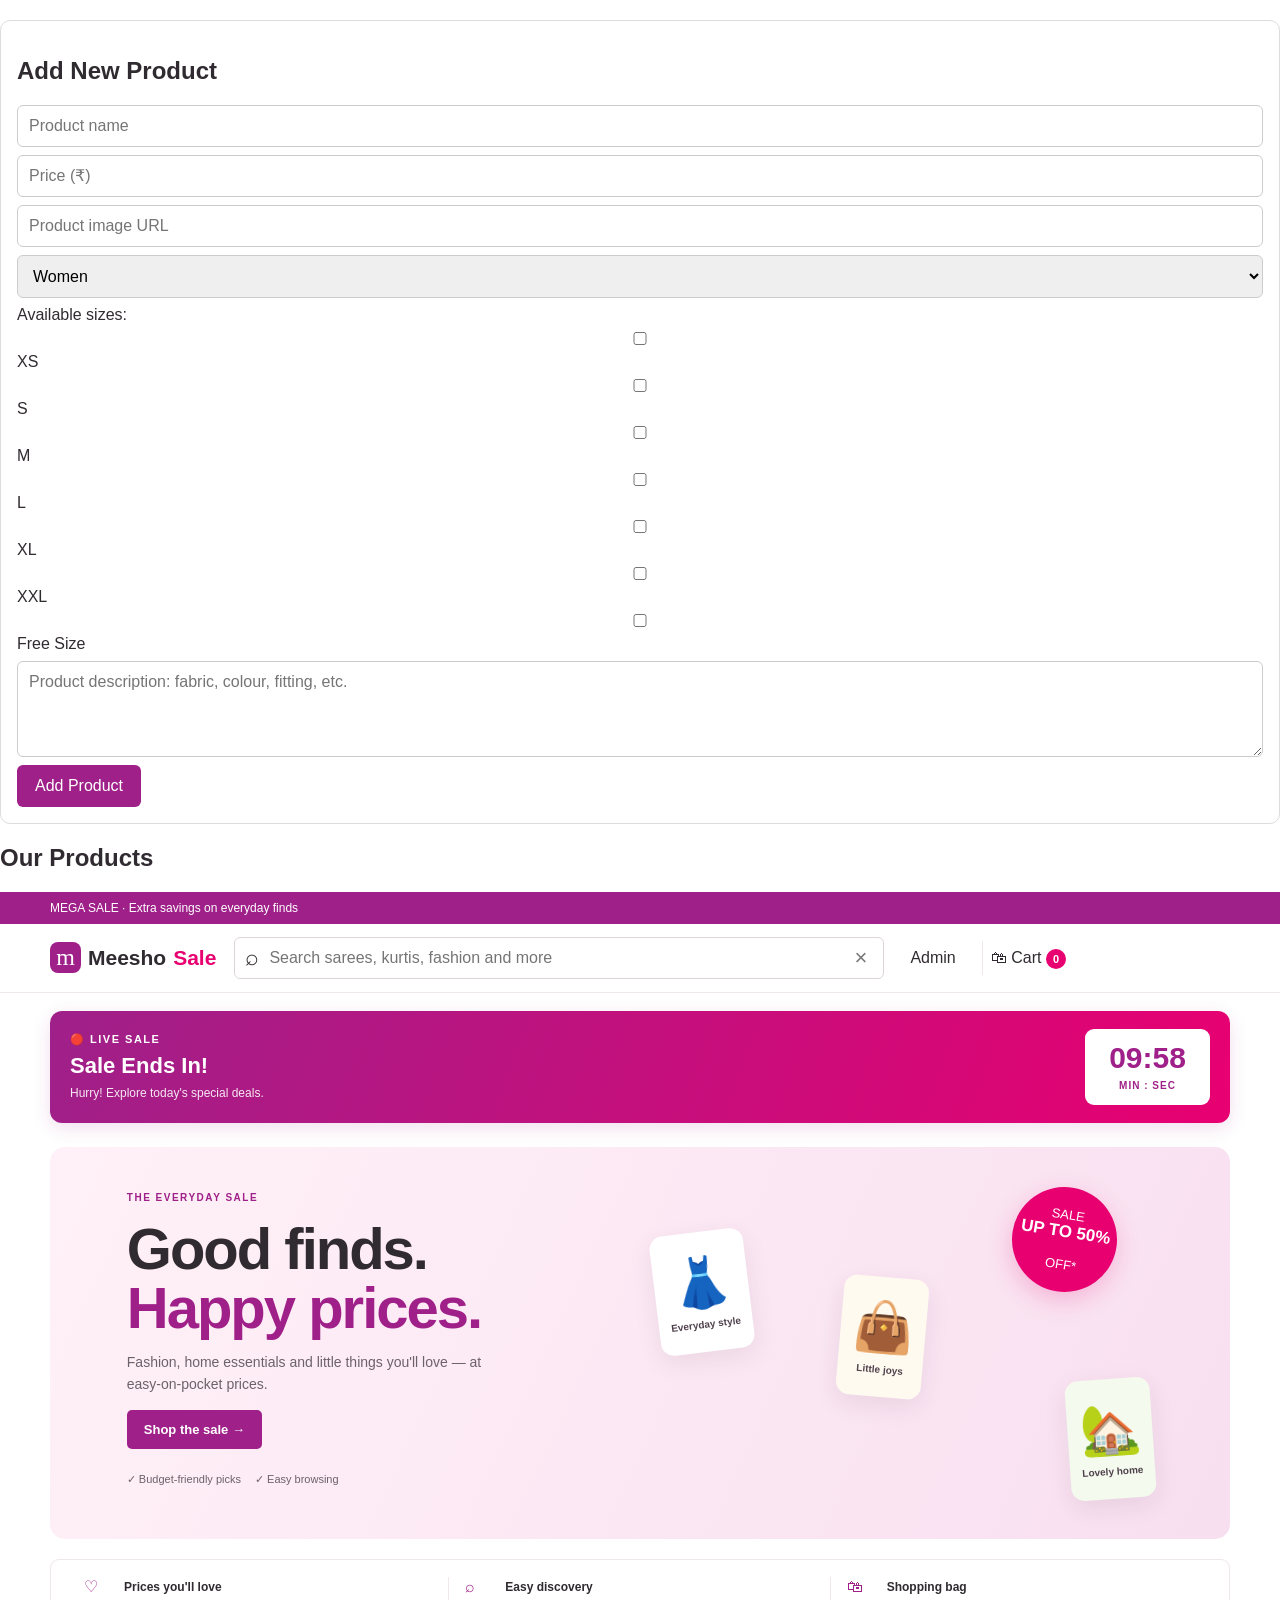
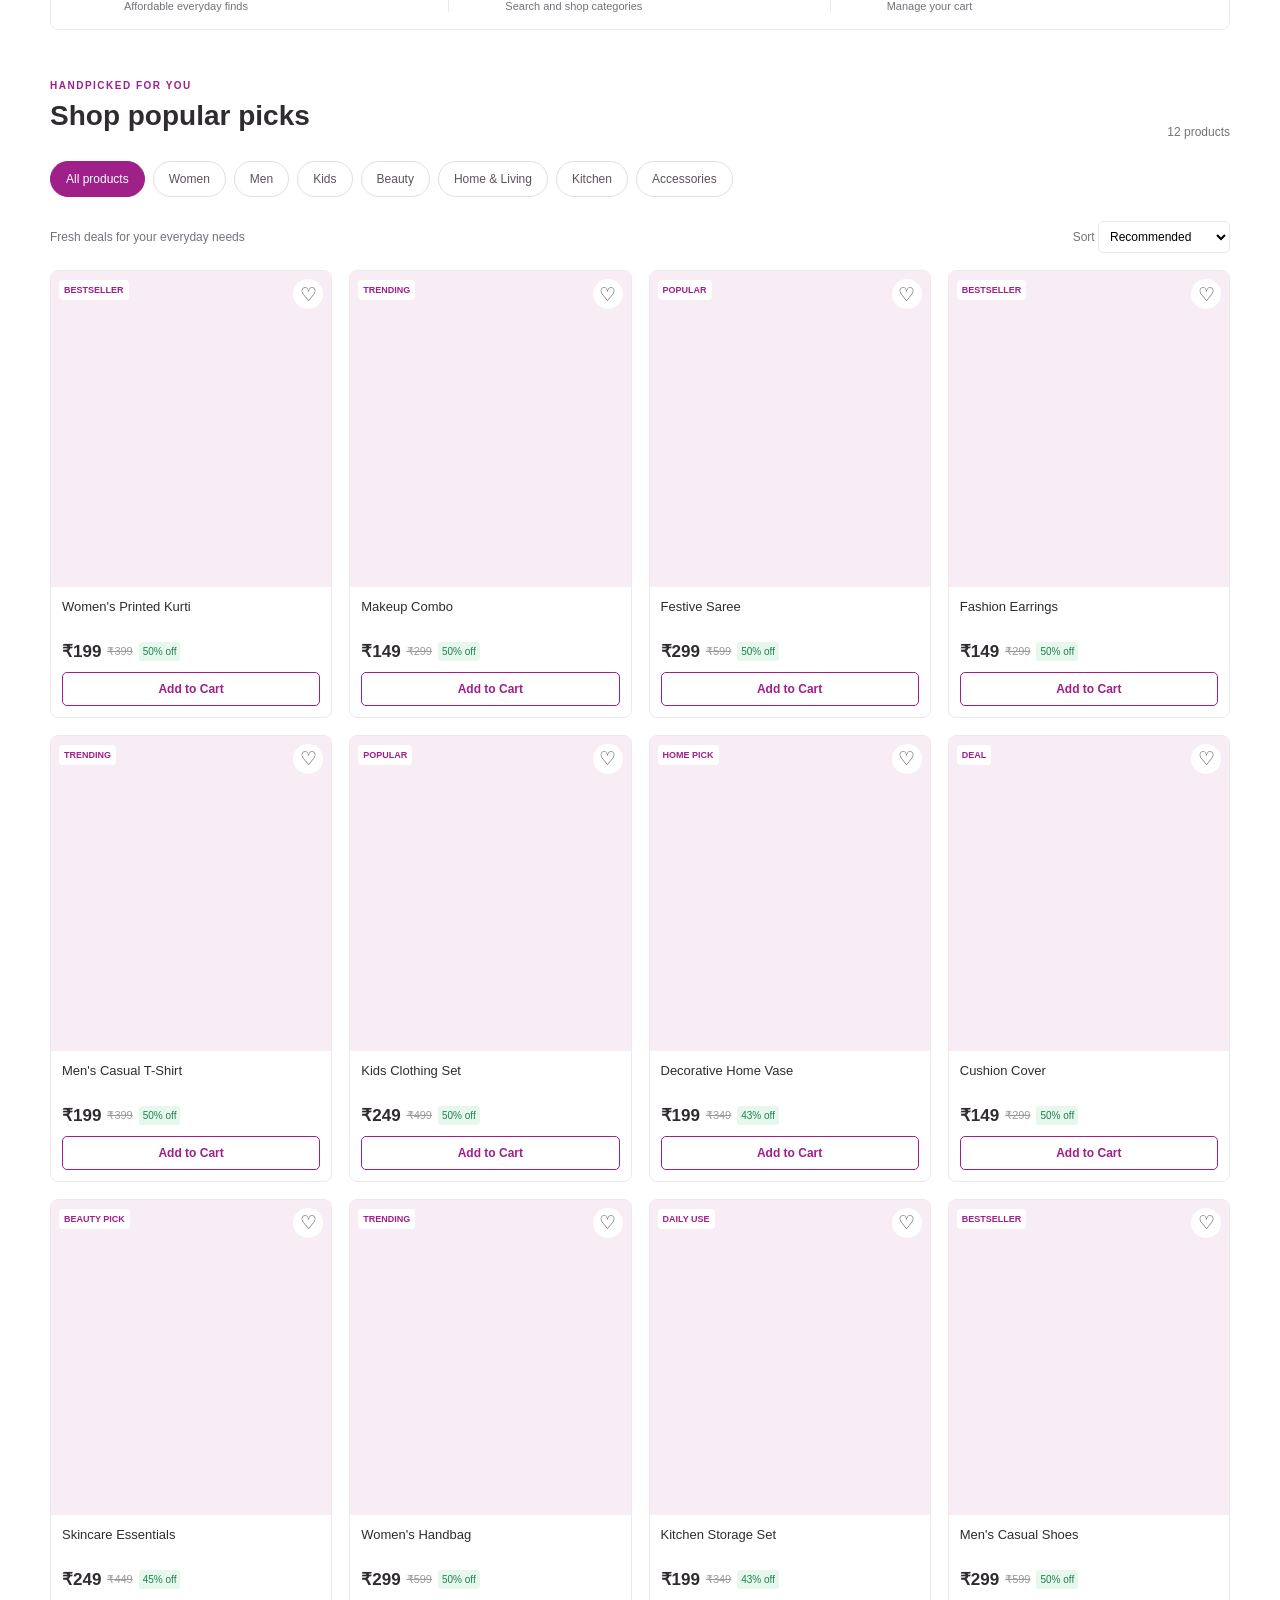
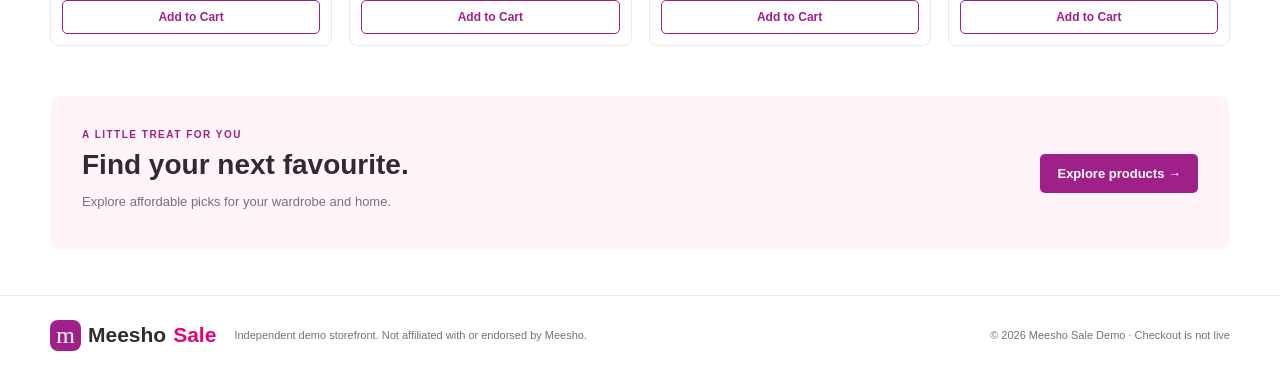
==== index.html @ 7e835ba4 "Implement product addition form and styles Added styles and a form for adding new products, includin" ====
<!doctype html>
<html lang="en">
<head>
  <meta charset="utf-8">
  <meta name="viewport" content="width=device-width, initial-scale=1">
  <meta name="theme-color" content="#9f2089">
  <title>Meesho Sale | Everyday finds</title>
  <link rel="stylesheet" href="./style.css">
</head> 
  
<!-- MEESHO SALE: PRODUCT SIZE + DESCRIPTION + ADD PRODUCT -->

<style>
.product-details {
  margin-top: 10px;
  font-size: 14px;
}
.size-options {
  display: flex;
  gap: 8px;
  flex-wrap: wrap;
  margin: 10px 0;
}
.size-btn {
  padding: 8px 13px;
  border: 1px solid #ccc;
  background: white;
  border-radius: 6px;
  cursor: pointer;
}
.size-btn.selected {
  border: 2px solid #9f2089;
  color: #9f2089;
  font-weight: bold;
}
.product-description {
  color: #555;
  margin: 8px 0;
  line-height: 1.5;
}
.admin-product-form {
  background: #fff;
  border: 1px solid #ddd;
  padding: 16px;
  margin: 20px 0;
  border-radius: 10px;
}
.admin-product-form input,
.admin-product-form textarea,
.admin-product-form select {
  display: block;
  width: 100%;
  box-sizing: border-box;
  margin: 8px 0;
  padding: 11px;
  border: 1px solid #ccc;
  border-radius: 6px;
}
.add-product-btn {
  background: #9f2089;
  color: white;
  border: none;
  padding: 12px 18px;
  border-radius: 6px;
  cursor: pointer;
}
</style>

<section class="admin-product-form">
  <h2>Add New Product</h2>

  <form id="newProductForm">
    <input id="productName" placeholder="Product name" required>

    <input id="productPrice" type="number"
      min="1" placeholder="Price (₹)" required>

    <input id="productImage" type="url"
      placeholder="Product image URL">

    <select id="productCategory">
      <option value="Women">Women</option>
      <option value="Men">Men</option>
      <option value="Kids">Kids</option>
    </select>

    <label>Available sizes:</label>
    <div>
      <label><input type="checkbox" name="productSize" value="XS"> XS</label>
      <label><input type="checkbox" name="productSize" value="S"> S</label>
      <label><input type="checkbox" name="productSize" value="M"> M</label>
      <label><input type="checkbox" name="productSize" value="L"> L</label>
      <label><input type="checkbox" name="productSize" value="XL"> XL</label>
      <label><input type="checkbox" name="productSize" value="XXL"> XXL</label>
      <label><input type="checkbox" name="productSize" value="Free Size"> Free Size</label>
    </div>

    <textarea id="productDescription"
      placeholder="Product description: fabric, colour, fitting, etc."
      rows="4" required></textarea>

    <button class="add-product-btn" type="submit">
      Add Product
    </button>
  </form>
</section>

<section>
  <h2>Our Products</h2>
  <div id="newProductsList"></div>
</section>

<script>
(function () {
  const storageKey = "meeshoSaleExtraProducts";

  let products = [];

  try {
    products = JSON.parse(localStorage.getItem(storageKey) || "[]");
    if (!Array.isArray(products)) products = [];
  } catch (e) {
    products = [];
  }

  const list = document.getElementById("newProductsList");
  const form = document.getElementById("newProductForm");

  function renderProducts() {
    list.replaceChildren();

    products.forEach(function (product) {
      const card = document.createElement("article");
      card.className = "product-details";

      if (product.image) {
        const image = document.createElement("img");
        image.src = product.image;
        image.alt = product.name;
        image.style.width = "160px";
        image.style.maxWidth = "100%";
        image.style.display = "block";
        image.onerror = function () { image.hidden = true; };
        card.appendChild(image);
      }

      const title = document.createElement("h3");
      title.textContent = product.name;
      card.appendChild(title);

      const price = document.createElement("strong");
      price.textContent = "₹" + product.price;
      card.appendChild(price);

      const description = document.createElement("p");
      description.className = "product-description";
      description.textContent = product.description;
      card.appendChild(description);

      const sizeLabel = document.createElement("p");
      sizeLabel.textContent = "Select Size:";
      card.appendChild(sizeLabel);

      const sizeOptions = document.createElement("div");
      sizeOptions.className = "size-options";

      let selectedSize = "";

      (product.sizes.length ? product.sizes : ["Free Size"])
        .forEach(function (size) {
          const button = document.createElement("button");
          button.type = "button";
          button.className = "size-btn";
          button.textContent = size;

          button.addEventListener("click", function () {
            selectedSize = size;

            sizeOptions.querySelectorAll("button")
              .forEach(function (item) {
                item.classList.remove("selected");
              });

            button.classList.add("selected");
          });

          sizeOptions.appendChild(button);
        });

      card.appendChild(sizeOptions);

      const addToCart = document.createElement("button");
      addToCart.type = "button";
      addToCart.className = "add-product-btn";
      addToCart.textContent = "Add to Cart";

      addToCart.addEventListener("click", function () {
        if (!selectedSize) {
          alert("Please select a size first.");
          return;
        }

        // Connect this to your existing cart system
        // if the website already has one.
        const cart = JSON.parse(
          localStorage.getItem("meeshoSaleExtraCart") || "[]"
        );

        cart.push({
          productId: product.id,
          name: product.name,
          price: product.price,
          size: selectedSize,
          quantity: 1
        });

        localStorage.setItem("meeshoSaleExtraCart",
          JSON.stringify(cart));

        alert(product.name + " (" + selectedSize +
          ") added to cart.");
      });

      card.appendChild(addToCart);
      list.appendChild(card);
    });
  }

  form.addEventListener("submit", function (event) {
    event.preventDefault();

    const sizes = Array.from(
      form.querySelectorAll('input[name="productSize"]:checked')
    ).map(function (checkbox) {
      return checkbox.value;
    });

    products.push({
      id: Date.now(),
      name: document.getElementById("productName").value.trim(),
      price: Number(document.getElementById("productPrice").value),
      image: document.getElementById("productImage").value.trim(),
      category: document.getElementById("productCategory").value,
      sizes: sizes,
      description: document.getElementById("productDescription").value.trim()
    });

    try {
      localStorage.setItem(storageKey, JSON.stringify(products));
    } catch (error) {
      products.pop();
      alert("Storage full or unavailable. Product save nahi hua.");
      return;
    }

    form.reset();
    renderProducts();
    alert("Product added successfully!");
  });

  renderProducts();
})();
</script>
<body>
  <div class="top">
    MEGA SALE · Extra savings on everyday finds
  </div>
  <header>
    <a class="brand" href="./">
      <b>m</b> Meesho<span>Sale</span>
    </a>
    <div class="search">
      <span>⌕</span>
      <input
        id="search"
        type="search"
        placeholder="Search sarees, kurtis, fashion and more"
        aria-label="Search products"
      >
      <button id="clear" type="button" aria-label="Clear search">×</button>
    </div>
    <button id="adminOpen" class="plain" type="button">Admin</button>
    <button id="cartOpen" class="cart" type="button">
      🛍 Cart <b id="count">0</b>
    </button>
  </header>
<!-- LIVE SALE COUNTDOWN -->
<style>
.live-sale{
  max-width:1180px;
  margin:18px auto;
  padding:18px 20px;
  border-radius:12px;
  background:linear-gradient(110deg,#9f2089,#e80071);
  color:#fff;
  display:flex;
  align-items:center;
  justify-content:space-between;
  gap:15px;
  box-shadow:0 5px 18px #9f208925;
}
.live-sale-label{
  font-size:11px;
  font-weight:800;
  letter-spacing:1.5px;
}
.live-sale h2{
  margin:7px 0;
  font-size:22px;
}
.live-sale p{
  margin:0;
  font-size:12px;
  opacity:.9;
}
.live-sale-clock{
  min-width:125px;
  text-align:center;
  background:#fff;
  color:#9f2089;
  padding:12px 15px;
  border-radius:9px;
}
.live-sale-clock span{
  display:block;
  font-size:30px;
  font-weight:900;
  font-variant-numeric:tabular-nums;
}
.live-sale-clock small{
  font-size:10px;
  font-weight:bold;
  letter-spacing:1px;
}
@media(max-width:600px){
  .live-sale{
    margin:12px 10px;
    padding:15px 12px;
    gap:8px;
  }
  .live-sale h2{font-size:17px}
  .live-sale p{font-size:10px}
  .live-sale-clock{min-width:98px;padding:10px 7px}
  .live-sale-clock span{font-size:25px}
}
</style>
<section class="live-sale" id="liveSale">
  <div>
    <div class="live-sale-label">🔴 LIVE SALE</div>
    <h2 id="liveSaleTitle">Sale Ends In!</h2>
    <p id="liveSaleMessage">
      Hurry! Explore today's special deals.
    </p>
  </div>
  <div class="live-sale-clock">
    <span id="liveSaleTimer">10:00</span>
    <small>MIN : SEC</small>
  </div>
</section>
<script>
(function(){
  const KEY = 'msLiveSaleEndV1';
  const timer = document.getElementById('liveSaleTimer');
  const title = document.getElementById('liveSaleTitle');
  const message = document.getElementById('liveSaleMessage');
  if (!timer || !title || !message) return;
  let endTime = Number(localStorage.getItem(KEY));
  if (!Number.isFinite(endTime) || endTime <= 0) {
    endTime = Date.now() + 10 * 60 * 1000;
    localStorage.setItem(KEY, String(endTime));
  }
  function updateTimer(){
    const remaining = Math.max(
      0,
      Math.ceil((endTime - Date.now()) / 1000)
    );
    const minutes = Math.floor(remaining / 60);
    const seconds = remaining % 60;
    timer.textContent =
      String(minutes).padStart(2, '0') + ':' +
      String(seconds).padStart(2, '0');
    if (remaining === 0) {
      title.textContent = 'Sale Ended!';
      message.textContent = 'This demo sale countdown has finished.';
      clearInterval(interval);
    }
  }
  updateTimer();
  const interval = setInterval(updateTimer, 250);
})();
</script>
<!-- END LIVE SALE COUNTDOWN -->
  <main>
    <section class="hero">
      <div>
        <small>THE EVERYDAY SALE</small>
        <h1>Good finds.<br><em>Happy prices.</em></h1>
        <p>
          Fashion, home essentials and little things you'll love
          — at easy-on-pocket prices.
        </p>
        <a class="primary" href="#shop">Shop the sale →</a>
        <p class="ticks">
          ✓ Budget-friendly picks　 ✓ Easy browsing
        </p>
      </div>
      <div class="heroart">
        <div class="sticker">
          SALE<br>
          <b>UP TO 50%</b><br>
          OFF*
        </div>
        <div class="art a">👗<small>Everyday style</small></div>
        <div class="art b">👜<small>Little joys</small></div>
        <div class="art c">🏡<small>Lovely home</small></div>
      </div>
    </section>
    <section class="benefits">
      <div>
        ♡ <b>Prices you'll love</b>
        <small>Affordable everyday finds</small>
      </div>
      <div>
        ⌕ <b>Easy discovery</b>
        <small>Search and shop categories</small>
      </div>
      <div>
        🛍 <b>Shopping bag</b>
        <small>Manage your cart</small>
      </div>
    </section>
    <section id="shop" class="shop">
      <div class="heading">
        <div>
          <small>HANDPICKED FOR YOU</small>
          <h2>Shop popular picks</h2>
        </div>
        <span id="resultCount">12 products</span>
      </div>
      <nav id="categories" aria-label="Product categories">
        <button class="active" data-cat="All" type="button">All products</button>
        <button data-cat="Women" type="button">Women</button>
        <button data-cat="Men" type="button">Men</button>
        <button data-cat="Kids" type="button">Kids</button>
        <button data-cat="Beauty" type="button">Beauty</button>
        <button data-cat="Home" type="button">Home &amp; Living</button>
        <button data-cat="Kitchen" type="button">Kitchen</button>
        <button data-cat="Accessories" type="button">Accessories</button>
      </nav>
      <div class="tools">
        <span>Fresh deals for your everyday needs</span>
        <label>
          Sort
          <select id="sort">
            <option value="featured">Recommended</option>
            <option value="low">Price: Low to high</option>
            <option value="high">Price: High to low</option>
          </select>
        </label>
      </div>
      <div id="products" class="grid"></div>
      <div id="empty" hidden class="empty">
        <h3>No products found</h3>
        <p>Try another search or category.</p>
        <button id="reset" type="button">Show all products</button>
      </div>
    </section>
    <section class="closing">
      <div>
        <small>A LITTLE TREAT FOR YOU</small>
        <h2>Find your next favourite.</h2>
        <p>Explore affordable picks for your wardrobe and home.</p>
      </div>
      <a class="primary" href="#shop">Explore products →</a>
    </section>
  </main>
  <footer>
    <a class="brand" href="./">
      <b>m</b> Meesho<span>Sale</span>
    </a>
    <p>
      Independent demo storefront. Not affiliated with or endorsed by Meesho.
    </p>
    <small>
      © <span id="year"></span> Meesho Sale Demo · Checkout is not live
    </small>
  </footer>
  <div id="toast" class="toast" role="status" aria-live="polite"></div>
  <!-- Shopping cart -->
  <div id="cartOverlay" class="overlay" hidden>
    <section class="panel">
      <div class="panelhead">
        <div>
          <small>YOUR BAG</small>
          <h2>Shopping cart</h2>
        </div>
        <button data-close="cartOverlay" type="button" aria-label="Close cart">×</button>
      </div>
      <div id="cartItems"></div>
      <div class="bottom">
        <p class="subtotal">
          Subtotal <b id="subtotal">₹0</b>
        </p>
        <p class="muted">
          Demo checkout only. No payment is taken.
        </p>
        <button id="checkoutOpen" class="primary full" type="button">
          Continue to checkout →
        </button>
        <button data-close="cartOverlay" class="plain full" type="button">
          Continue shopping
        </button>
      </div>
    </section>
  </div>
  <!-- Checkout demo -->
  <div id="checkoutOverlay" class="overlay" hidden>
    <section class="modal">
      <div class="panelhead">
        <div>
          <small>ALMOST THERE</small>
          <h2>Checkout demo</h2>
        </div>
        <button data-close="checkoutOverlay" type="button" aria-label="Close checkout">×</button>
      </div>
      <div class="notice">
        This website does not take payments or send real orders.
      </div>
      <form id="checkoutForm">
        <label>
          Full name
          <input name="name" autocomplete="name" required>
        </label>
        <label>
          Mobile number
          <input
            name="phone"
            type="tel"
            pattern="[0-9]{10}"
            inputmode="numeric"
            placeholder="10-digit mobile number"
            required
          >
        </label>
        <label>
          Delivery address
          <textarea name="address" autocomplete="street-address" required></textarea>
        </label>
        <p>
          Payment method: Online payment not enabled ·
          <b>Cash on Delivery unavailable</b>
        </p>
        <button class="primary full" type="submit">Preview order</button>
      </form>
      <div id="checkoutResult" hidden></div>
    </section>
  </div>
  <!-- Demo admin panel -->
  <div id="adminOverlay" class="overlay" hidden>
    <section class="modal">
      <div class="panelhead">
        <div>
          <small>STORE TOOLS</small>
          <h2>Demo admin panel</h2>
        </div>
        <button data-close="adminOverlay" type="button" aria-label="Close admin">×</button>
      </div>
      <div class="notice">
        Demo only: changes are saved in this browser, not shared with visitors.
        The demo PIN is not secure for a live store.
      </div>
      <form id="adminForm">
        <label>
          Demo PIN
          <input
            name="pin"
            type="password"
            required
            placeholder="Demo PIN: 2468"
          >
        </label>
        <button class="primary full" type="submit">Open admin tools</button>
      </form>
      <div id="adminTools" hidden>
        <p>Products: <b id="adminCount">12</b></p>
        <h3>Add product</h3>
        <form id="addForm">
          <label>
            Product name
            <input name="title" required>
          </label>
          <label>
            Price
            <select name="price">
              <option>149</option>
              <option selected>199</option>
              <option>249</option>
              <option>299</option>
            </select>
          </label>
          <label>
            Category
            <select name="category">
              <option>Women</option>
              <option>Men</option>
              <option>Kids</option>
              <option>Beauty</option>
              <option>Home</option>
              <option>Kitchen</option>
              <option>Accessories</option>
            </select>
          </label>
          <label>
            Image URL (optional)
            <input name="image" type="url" placeholder="https://...">
          </label>
          <button class="primary full" type="submit">Add product</button>
        </form>
        <button id="resetDemo" class="danger full" type="button">
          Reset demo products
        </button>
      </div>
    </section>
  </div>
  <script src="./app.js" defer></script>
</body>
</html>
---- style.css ----
*{box-sizing:border-box}
:root{--brand:#9f2089;--pink:#e80071;--ink:#302b30;--muted:#77717a;--line:#eee7ec;--soft:#fff4f9}
body{margin:0;color:var(--ink);font-family:Arial,Helvetica,sans-serif}
a{color:inherit;text-decoration:none}
button,input,select,textarea{font:inherit}
button{cursor:pointer}
.top{background:var(--brand);color:#fff;padding:9px max(16px,calc((100% - 1180px)/2));font-size:12px}
header{position:sticky;top:0;z-index:5;background:white;border-bottom:1px solid var(--line);padding:13px max(16px,calc((100% - 1180px)/2));display:flex;align-items:center;gap:18px}
.brand{display:flex;align-items:center;gap:7px;font-weight:800;font-size:21px;white-space:nowrap}
.brand b{display:grid;place-items:center;background:var(--brand);color:white;width:31px;height:31px;border-radius:8px;font:24px Georgia}
.brand span{color:var(--pink)}
.search{display:flex;align-items:center;gap:8px;border:1px solid #ddd5dc;border-radius:6px;height:42px;padding:0 10px;flex:1;max-width:650px}
.search span{font-size:23px}
.search input{border:0;outline:0;flex:1;min-width:0}
.search button{border:0;background:white;font-size:22px;color:#777}
.plain,.cart{border:0;background:white;padding:8px;color:var(--ink);white-space:nowrap}
.cart{border-left:1px solid var(--line)}
.cart b{background:var(--pink);color:white;border-radius:20px;padding:4px 7px;font-size:11px}
.hero{max-width:1180px;margin:24px auto 0;border-radius:15px;background:linear-gradient(115deg,#fff1f7,#f8dff0);padding:40px 6%;display:grid;grid-template-columns:1fr 1fr;overflow:hidden}
.hero small,.heading small,.closing small,.panelhead small{font-size:10px;letter-spacing:1.5px;font-weight:bold;color:var(--brand)}
h1{font-size:clamp(38px,5vw,58px);line-height:1.02;letter-spacing:-2px;margin:14px 0}
h1 em{font-style:normal;color:var(--brand)}
.hero p{color:#6c626c;line-height:1.6;font-size:14px;max-width:390px}
.primary{display:inline-flex;align-items:center;justify-content:center;border:0;border-radius:5px;background:var(--brand);color:white;padding:12px 17px;font-size:13px;font-weight:bold}
.ticks{font-size:11px!important;margin-top:22px}
.heroart{position:relative;min-height:260px}
.sticker{position:absolute;right:7%;top:0;border-radius:50%;background:var(--pink);color:white;width:105px;height:105px;display:grid;align-content:center;text-align:center;transform:rotate(9deg);font-size:13px;box-shadow:0 8px 25px #e8007135}
.sticker b{font-size:17px}
.art{position:absolute;background:white;box-shadow:0 8px 25px #43253c16;border-radius:13px;padding:22px 12px;text-align:center;font-size:49px;display:grid;gap:8px}
.art small{color:#4f414c;font-size:10px;letter-spacing:0}
.art.a{left:3%;top:45px;transform:rotate(-7deg)}
.art.b{left:39%;top:90px;transform:rotate(5deg);background:#fffaf0}
.art.c{right:0;bottom:0;transform:rotate(-4deg);background:#f4faee}
.benefits{max-width:1180px;margin:20px auto 45px;border:1px solid var(--line);border-radius:9px;padding:17px;display:grid;grid-template-columns:repeat(3,1fr)}
.benefits div{display:grid;grid-template-columns:30px 1fr;align-items:center;gap:4px 10px;border-right:1px solid var(--line);padding:0 16px;color:var(--brand)}
.benefits div:last-child{border:0}
.benefits b{font-size:12px;color:var(--ink)}
.benefits small{grid-column:2;color:var(--muted);font-size:11px}
.shop{max-width:1180px;margin:0 auto 50px}
.heading{display:flex;justify-content:space-between;align-items:end;margin-bottom:18px}
.heading h2,.closing h2{font-size:28px;margin:7px 0}
.heading>span{font-size:12px;color:var(--muted)}
nav{display:flex;gap:8px;overflow-x:auto;padding:4px 0 14px}
nav button,#reset{border:1px solid #e4dce3;background:white;color:#5c535d;border-radius:22px;padding:10px 15px;white-space:nowrap;font-size:12px}
nav button.active,nav button:hover{background:var(--brand);border-color:var(--brand);color:white}
.tools{display:flex;justify-content:space-between;align-items:center;padding:10px 0 17px;color:var(--muted);font-size:12px}
.tools select{padding:7px;border:1px solid var(--line);border-radius:5px;background:white}
.grid{display:grid;grid-template-columns:repeat(4,minmax(0,1fr));gap:17px}
.card{border:1px solid var(--line);border-radius:8px;overflow:hidden;min-width:0}
.photo{position:relative;aspect-ratio:4/4.5;background:#f8edf4}
.photo img{width:100%;height:100%;object-fit:cover;display:block}
.tag{position:absolute;top:9px;left:8px;background:white;color:var(--brand);border-radius:4px;padding:5px;font-size:9px;font-weight:bold}
.heart{position:absolute;right:8px;top:8px;border:0;border-radius:50%;background:#fff;color:#51434f;width:30px;height:30px;font-size:19px}
.heart.liked{color:var(--pink)}
.info{padding:11px}
.info h3{font-size:13px;font-weight:500;line-height:1.4;min-height:35px;margin:0 0 8px}
.prices{display:flex;align-items:center;gap:6px;flex-wrap:wrap;margin-bottom:10px}
.prices strong{font-size:17px}
.prices del{color:#999;font-size:11px}
.discount{font-size:10px;color:#18834e;background:#e8f7ed;padding:4px;border-radius:3px}
.add{width:100%;padding:9px;border:1px solid var(--brand);color:var(--brand);background:white;border-radius:5px;font-size:12px;font-weight:bold}
.add:hover{background:var(--brand);color:white}
.empty{text-align:center;padding:45px}
.closing{max-width:1180px;margin:0 auto 45px;padding:28px 32px;border-radius:10px;background:var(--soft);display:flex;justify-content:space-between;align-items:center;gap:20px}
.closing p{font-size:13px;color:var(--muted)}
footer{border-top:1px solid var(--line);padding:22px max(16px,calc((100% - 1180px)/2));display:flex;align-items:center;gap:18px;flex-wrap:wrap}
footer p,footer small{font-size:11px;color:var(--muted)}
footer small{margin-left:auto}
.overlay{position:fixed;inset:0;z-index:20;background:#24162188;display:flex;justify-content:flex-end}
.overlay[hidden]{display:none}
.panel{background:white;width:min(440px,100%);height:100%;padding:22px;display:flex;flex-direction:column;overflow:auto}
.modal{background:white;width:min(520px,calc(100% - 22px));max-height:94vh;overflow:auto;margin:auto;padding:22px;border-radius:12px}
.panelhead{display:flex;justify-content:space-between;align-items:start;border-bottom:1px solid var(--line);padding-bottom:14px}
.panelhead h2{margin:5px 0;font-size:23px}
.panelhead button{border:1px solid var(--line);border-radius:50%;width:34px;height:34px;background:white;font-size:22px}
.cartline{display:grid;grid-template-columns:58px 1fr auto;gap:10px;padding:14px 0;border-bottom:1px solid var(--line);font-size:12px}
.thumb{height:65px;width:58px;object-fit:cover;background:#f8edf4;border-radius:5px}
.qty{display:flex;align-items:center;gap:9px;margin-top:8px}
.qty button{background:white;border:1px solid var(--line);width:25px;height:24px}
.bottom{margin-top:auto;border-top:1px solid var(--line);padding-top:13px}
.subtotal{display:flex;justify-content:space-between}
.muted,.notice{color:var(--muted);font-size:11px;line-height:1.5}
.notice{padding:12px;background:#fff5d9;color:#6b5521;border-radius:5px;margin:14px 0}
.modal form label{display:flex;flex-direction:column;gap:6px;font-size:12px;margin:11px 0}
.modal input,.modal textarea,.modal select{padding:10px;border:1px solid #ddd3dc;border-radius:5px;width:100%;background:white}
.danger{border:1px solid #c33;color:#b22;background:white;padding:10px;border-radius:5px}
.toast{position:fixed;z-index:40;bottom:20px;left:50%;transform:translate(-50%,20px);opacity:0;background:#30232e;color:white;padding:12px 18px;border-radius:7px;font-size:13px;transition:.2s;max-width:90%;text-align:center}
.toast.show{opacity:1;transform:translate(-50%,0)}
@media(max-width:850px){
.hero,.benefits,.shop,.closing{margin-left:16px;margin-right:16px}
.grid{grid-template-columns:repeat(3,minmax(0,1fr))}
.hero{padding:30px 4%}
}
@media(max-width:600px){
header{padding:10px 12px;display:grid;grid-template-columns:1fr auto;gap:9px}
.brand{font-size:19px}
.search{grid-column:1/-1;grid-row:2;max-width:none;height:39px}
.plain,.cart{font-size:12px;padding:7px}
.hero{margin:12px 10px 0;padding:25px 18px 10px;grid-template-columns:1fr}
.hero h1{font-size:43px}
.heroart{min-height:220px}
.art{padding:16px 9px;font-size:42px}
.art.a{left:3%;top:35px}
.art.b{left:38%;top:70px}
.art.c{right:0;bottom:0}
.sticker{width:85px;height:85px;font-size:11px}
.sticker b{font-size:14px}
.benefits{margin:14px 10px 32px;grid-template-columns:1fr;padding:7px 14px}
.benefits div{border:0;border-bottom:1px solid var(--line);padding:10px 0}
.benefits div:last-child{border:0}
.shop{margin:0 10px 35px}
.heading h2,.closing h2{font-size:24px}
.grid{grid-template-columns:repeat(2,minmax(0,1fr));gap:9px}
.info{padding:9px}
.info h3{font-size:12px}
.prices strong{font-size:15px}
.discount{font-size:9px}
.tools{gap:8px}
.tools>span{max-width:48%}
.tools select{max-width:125px;font-size:10px}
.closing{margin:0 10px 25px;padding:22px;display:block}
.closing .primary{margin-top:5px}
footer{padding:18px 12px;gap:10px}
footer p{width:100%;order:3}
footer small{margin-left:0}
.modal,.panel{padding:17px}
}
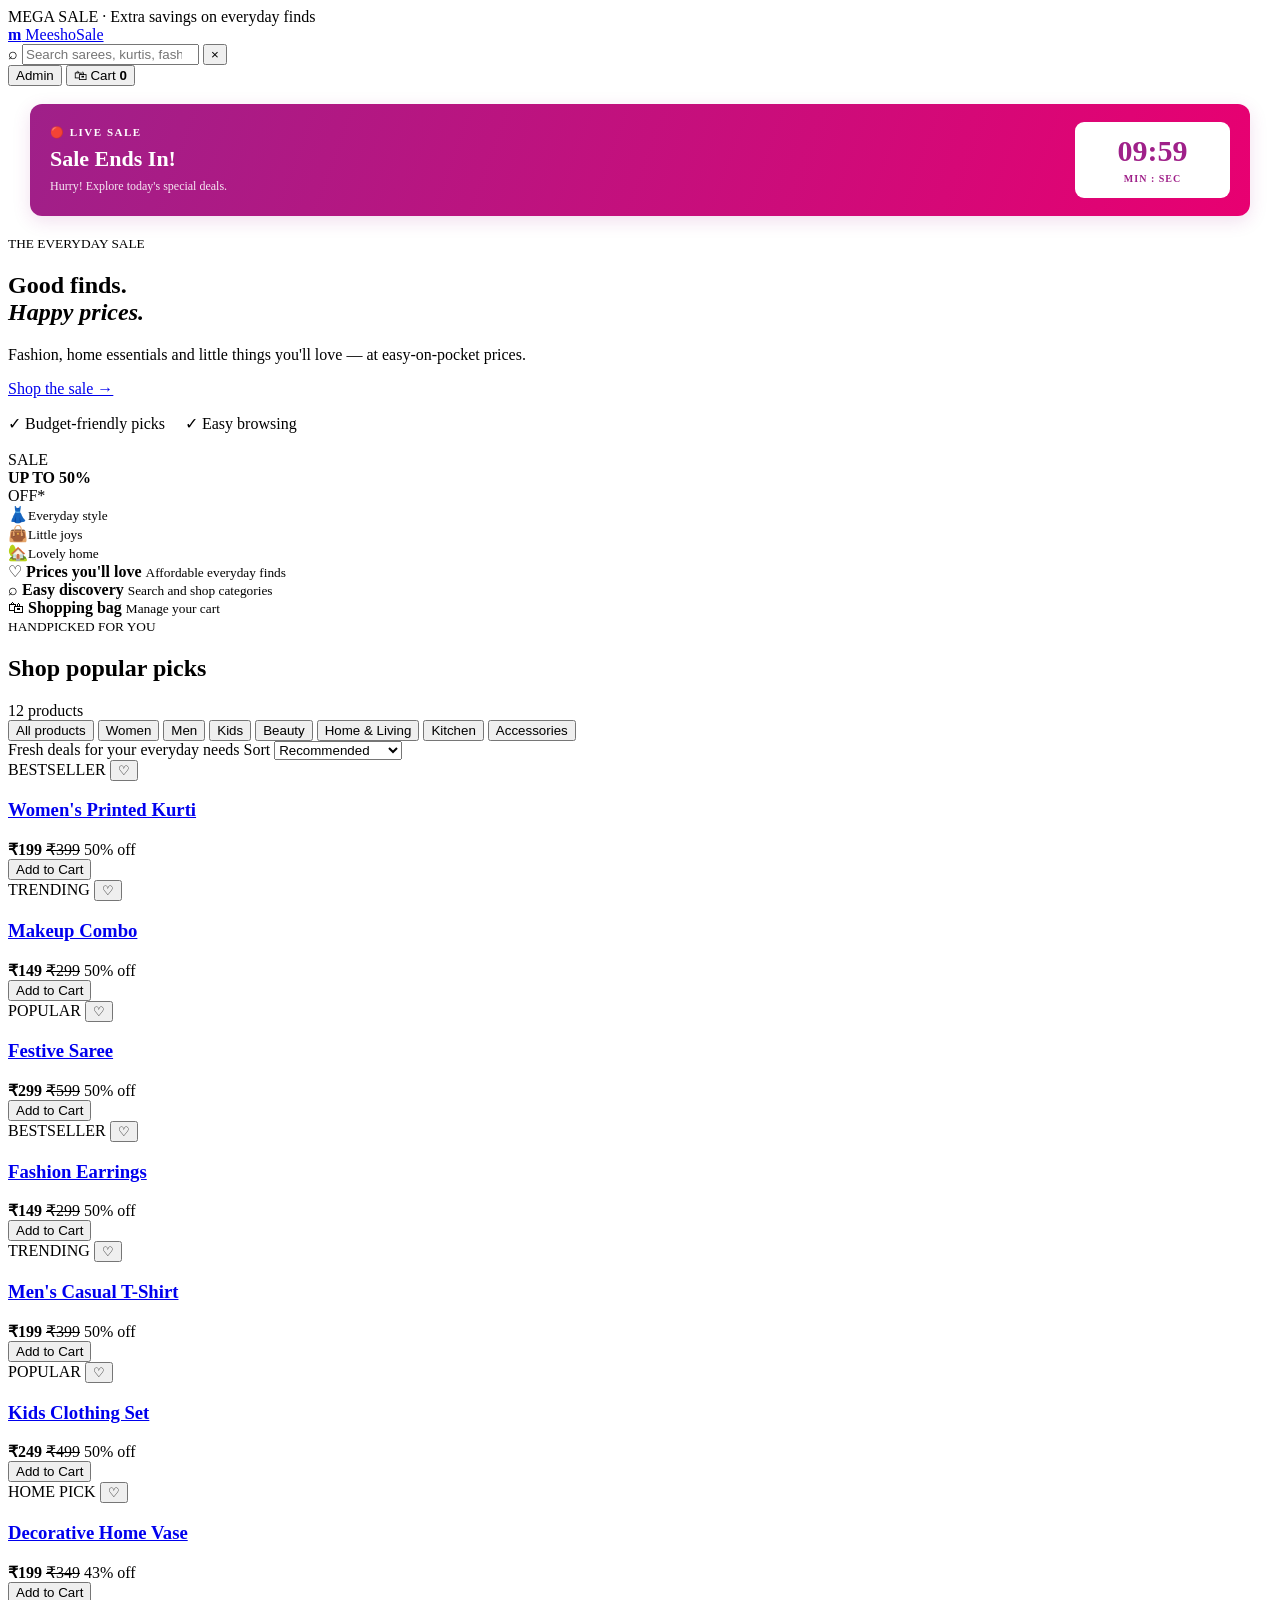
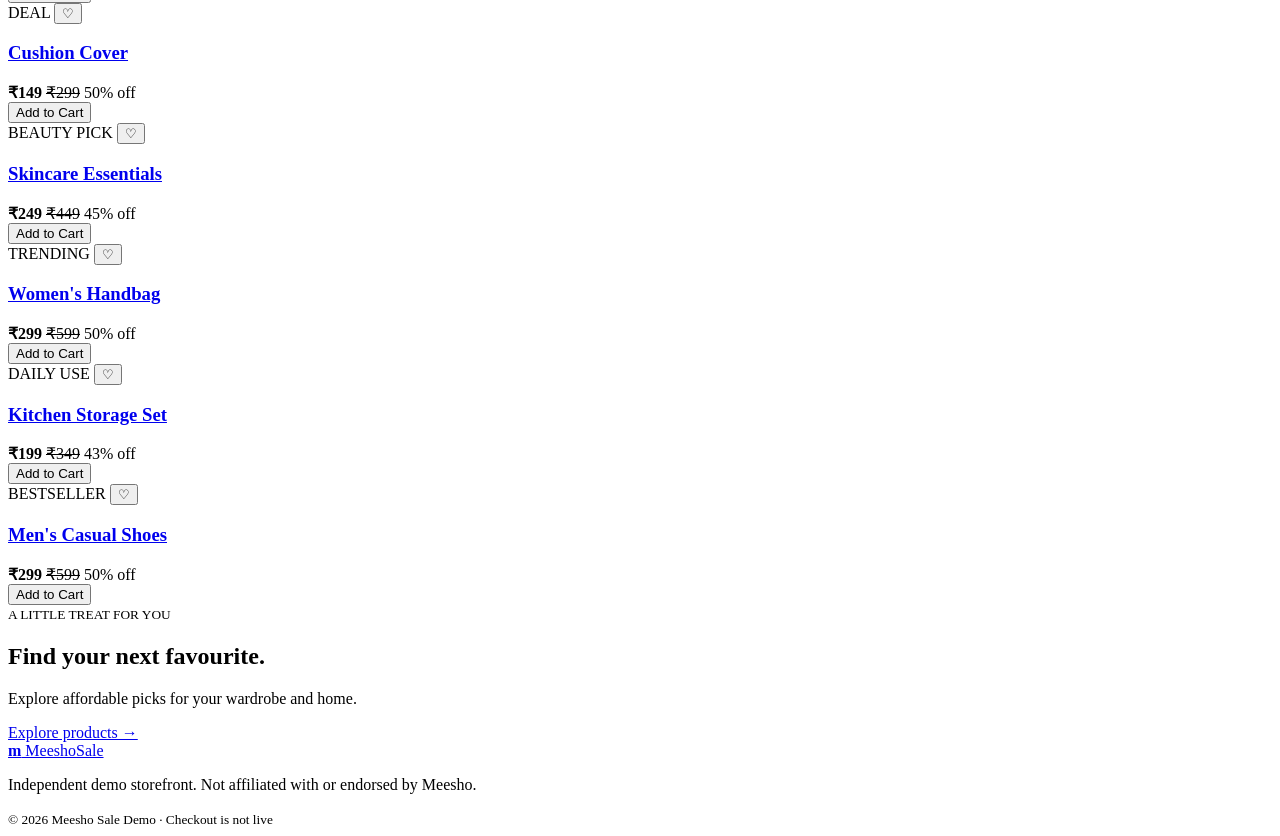
==== commit 4d640f08: "Remove product management section from index.html Removed meta tags, styles, product form, and scrip" ====
--- a/index.html
+++ b/index.html
@@ -1,266 +1,6 @@
 <!doctype html>
 <html lang="en">
 <head>
-  <meta charset="utf-8">
-  <meta name="viewport" content="width=device-width, initial-scale=1">
-  <meta name="theme-color" content="#9f2089">
-  <title>Meesho Sale | Everyday finds</title>
-  <link rel="stylesheet" href="./style.css">
-</head> 
-  
-<!-- MEESHO SALE: PRODUCT SIZE + DESCRIPTION + ADD PRODUCT -->
-
-<style>
-.product-details {
-  margin-top: 10px;
-  font-size: 14px;
-}
-.size-options {
-  display: flex;
-  gap: 8px;
-  flex-wrap: wrap;
-  margin: 10px 0;
-}
-.size-btn {
-  padding: 8px 13px;
-  border: 1px solid #ccc;
-  background: white;
-  border-radius: 6px;
-  cursor: pointer;
-}
-.size-btn.selected {
-  border: 2px solid #9f2089;
-  color: #9f2089;
-  font-weight: bold;
-}
-.product-description {
-  color: #555;
-  margin: 8px 0;
-  line-height: 1.5;
-}
-.admin-product-form {
-  background: #fff;
-  border: 1px solid #ddd;
-  padding: 16px;
-  margin: 20px 0;
-  border-radius: 10px;
-}
-.admin-product-form input,
-.admin-product-form textarea,
-.admin-product-form select {
-  display: block;
-  width: 100%;
-  box-sizing: border-box;
-  margin: 8px 0;
-  padding: 11px;
-  border: 1px solid #ccc;
-  border-radius: 6px;
-}
-.add-product-btn {
-  background: #9f2089;
-  color: white;
-  border: none;
-  padding: 12px 18px;
-  border-radius: 6px;
-  cursor: pointer;
-}
-</style>
-
-<section class="admin-product-form">
-  <h2>Add New Product</h2>
-
-  <form id="newProductForm">
-    <input id="productName" placeholder="Product name" required>
-
-    <input id="productPrice" type="number"
-      min="1" placeholder="Price (₹)" required>
-
-    <input id="productImage" type="url"
-      placeholder="Product image URL">
-
-    <select id="productCategory">
-      <option value="Women">Women</option>
-      <option value="Men">Men</option>
-      <option value="Kids">Kids</option>
-    </select>
-
-    <label>Available sizes:</label>
-    <div>
-      <label><input type="checkbox" name="productSize" value="XS"> XS</label>
-      <label><input type="checkbox" name="productSize" value="S"> S</label>
-      <label><input type="checkbox" name="productSize" value="M"> M</label>
-      <label><input type="checkbox" name="productSize" value="L"> L</label>
-      <label><input type="checkbox" name="productSize" value="XL"> XL</label>
-      <label><input type="checkbox" name="productSize" value="XXL"> XXL</label>
-      <label><input type="checkbox" name="productSize" value="Free Size"> Free Size</label>
-    </div>
-
-    <textarea id="productDescription"
-      placeholder="Product description: fabric, colour, fitting, etc."
-      rows="4" required></textarea>
-
-    <button class="add-product-btn" type="submit">
-      Add Product
-    </button>
-  </form>
-</section>
-
-<section>
-  <h2>Our Products</h2>
-  <div id="newProductsList"></div>
-</section>
-
-<script>
-(function () {
-  const storageKey = "meeshoSaleExtraProducts";
-
-  let products = [];
-
-  try {
-    products = JSON.parse(localStorage.getItem(storageKey) || "[]");
-    if (!Array.isArray(products)) products = [];
-  } catch (e) {
-    products = [];
-  }
-
-  const list = document.getElementById("newProductsList");
-  const form = document.getElementById("newProductForm");
-
-  function renderProducts() {
-    list.replaceChildren();
-
-    products.forEach(function (product) {
-      const card = document.createElement("article");
-      card.className = "product-details";
-
-      if (product.image) {
-        const image = document.createElement("img");
-        image.src = product.image;
-        image.alt = product.name;
-        image.style.width = "160px";
-        image.style.maxWidth = "100%";
-        image.style.display = "block";
-        image.onerror = function () { image.hidden = true; };
-        card.appendChild(image);
-      }
-
-      const title = document.createElement("h3");
-      title.textContent = product.name;
-      card.appendChild(title);
-
-      const price = document.createElement("strong");
-      price.textContent = "₹" + product.price;
-      card.appendChild(price);
-
-      const description = document.createElement("p");
-      description.className = "product-description";
-      description.textContent = product.description;
-      card.appendChild(description);
-
-      const sizeLabel = document.createElement("p");
-      sizeLabel.textContent = "Select Size:";
-      card.appendChild(sizeLabel);
-
-      const sizeOptions = document.createElement("div");
-      sizeOptions.className = "size-options";
-
-      let selectedSize = "";
-
-      (product.sizes.length ? product.sizes : ["Free Size"])
-        .forEach(function (size) {
-          const button = document.createElement("button");
-          button.type = "button";
-          button.className = "size-btn";
-          button.textContent = size;
-
-          button.addEventListener("click", function () {
-            selectedSize = size;
-
-            sizeOptions.querySelectorAll("button")
-              .forEach(function (item) {
-                item.classList.remove("selected");
-              });
-
-            button.classList.add("selected");
-          });
-
-          sizeOptions.appendChild(button);
-        });
-
-      card.appendChild(sizeOptions);
-
-      const addToCart = document.createElement("button");
-      addToCart.type = "button";
-      addToCart.className = "add-product-btn";
-      addToCart.textContent = "Add to Cart";
-
-      addToCart.addEventListener("click", function () {
-        if (!selectedSize) {
-          alert("Please select a size first.");
-          return;
-        }
-
-        // Connect this to your existing cart system
-        // if the website already has one.
-        const cart = JSON.parse(
-          localStorage.getItem("meeshoSaleExtraCart") || "[]"
-        );
-
-        cart.push({
-          productId: product.id,
-          name: product.name,
-          price: product.price,
-          size: selectedSize,
-          quantity: 1
-        });
-
-        localStorage.setItem("meeshoSaleExtraCart",
-          JSON.stringify(cart));
-
-        alert(product.name + " (" + selectedSize +
-          ") added to cart.");
-      });
-
-      card.appendChild(addToCart);
-      list.appendChild(card);
-    });
-  }
-
-  form.addEventListener("submit", function (event) {
-    event.preventDefault();
-
-    const sizes = Array.from(
-      form.querySelectorAll('input[name="productSize"]:checked')
-    ).map(function (checkbox) {
-      return checkbox.value;
-    });
-
-    products.push({
-      id: Date.now(),
-      name: document.getElementById("productName").value.trim(),
-      price: Number(document.getElementById("productPrice").value),
-      image: document.getElementById("productImage").value.trim(),
-      category: document.getElementById("productCategory").value,
-      sizes: sizes,
-      description: document.getElementById("productDescription").value.trim()
-    });
-
-    try {
-      localStorage.setItem(storageKey, JSON.stringify(products));
-    } catch (error) {
-      products.pop();
-      alert("Storage full or unavailable. Product save nahi hua.");
-      return;
-    }
-
-    form.reset();
-    renderProducts();
-    alert("Product added successfully!");
-  });
-
-  renderProducts();
-})();
-</script>
 <body>
   <div class="top">
     MEGA SALE · Extra savings on everyday finds
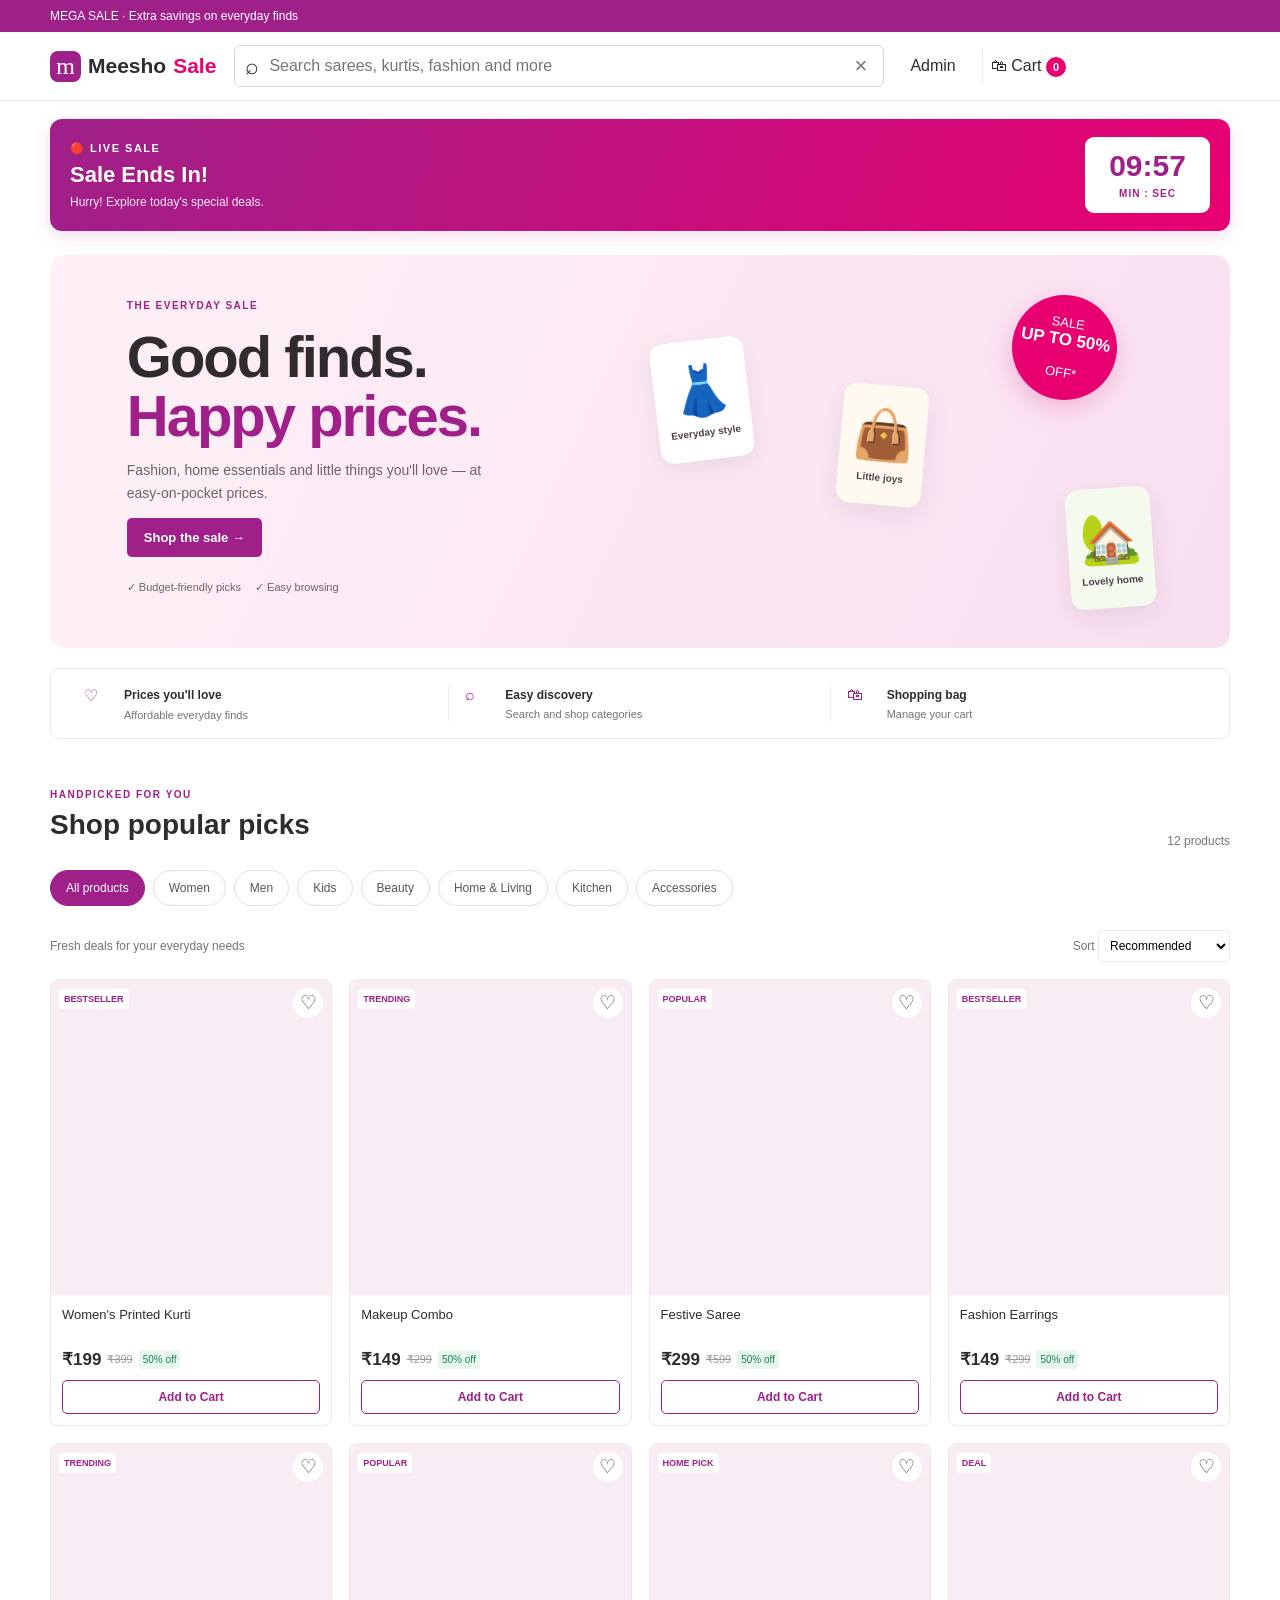
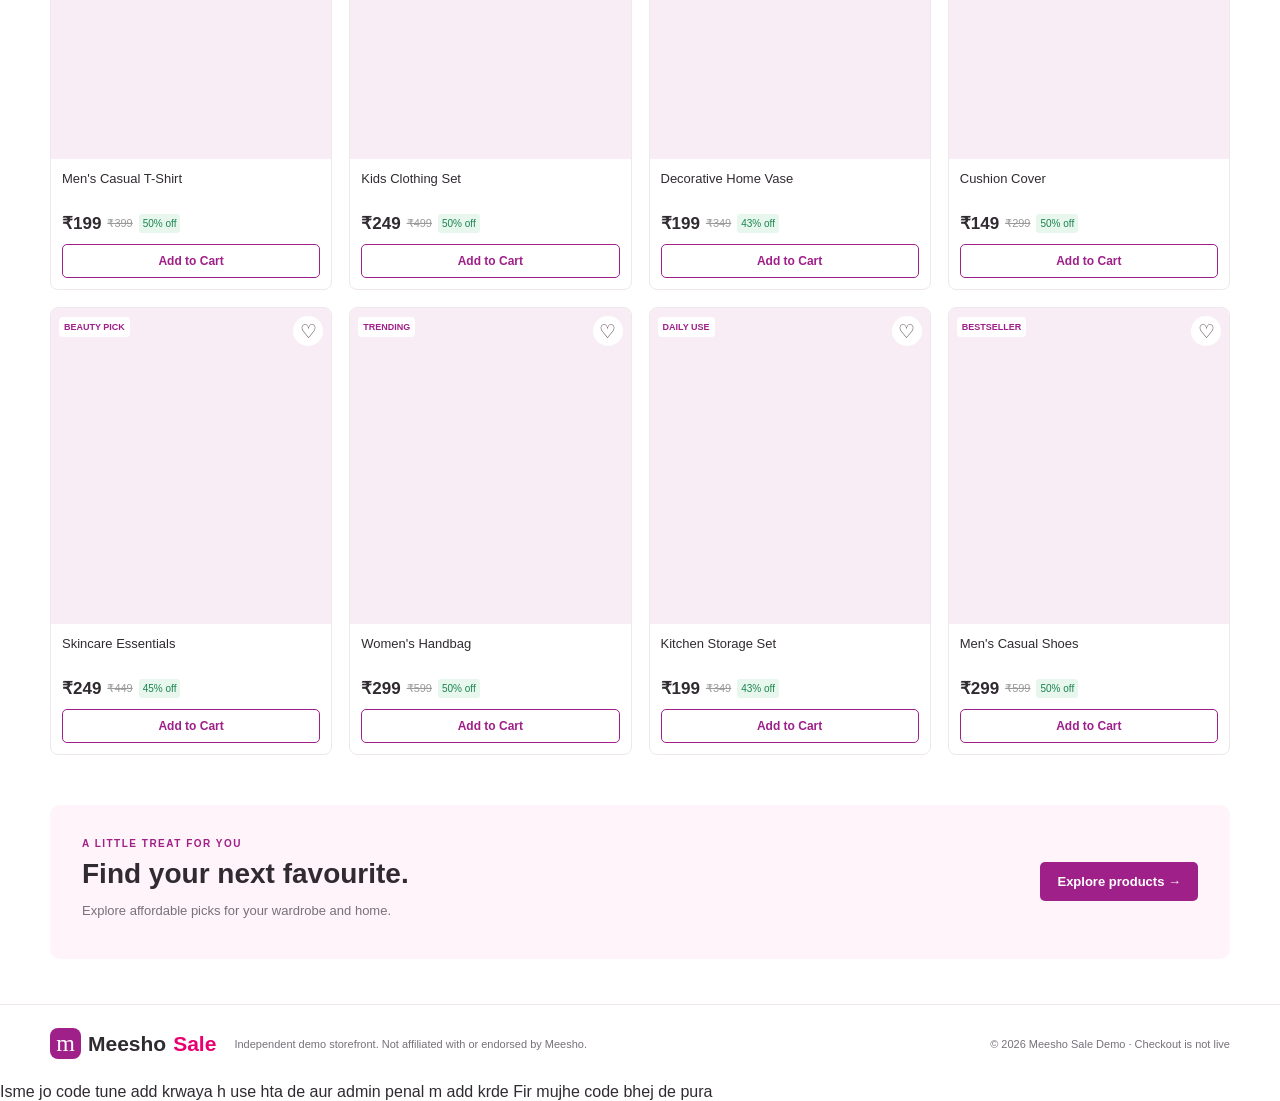
==== commit 78887009: "Enhance index.html with meta tags and title Added meta tags for character set, viewport, and theme c" ====
--- a/index.html
+++ b/index.html
@@ -1,6 +1,12 @@
 <!doctype html>
 <html lang="en">
 <head>
+  <meta charset="utf-8">
+  <meta name="viewport" content="width=device-width, initial-scale=1">
+  <meta name="theme-color" content="#9f2089">
+  <title>Meesho Sale | Everyday finds</title>
+  <link rel="stylesheet" href="./style.css">
+</head> 
 <body>
   <div class="top">
     MEGA SALE · Extra savings on everyday finds
@@ -365,3 +371,6 @@
   <script src="./app.js" defer></script>
 </body>
 </html>
+
+Isme jo code tune add krwaya h use hta de aur admin penal m add krde 
+Fir mujhe code bhej de pura 
--- a/style.css
+++ b/style.css
@@ -0,0 +1,127 @@
+*{box-sizing:border-box}
+:root{--brand:#9f2089;--pink:#e80071;--ink:#302b30;--muted:#77717a;--line:#eee7ec;--soft:#fff4f9}
+body{margin:0;color:var(--ink);font-family:Arial,Helvetica,sans-serif}
+a{color:inherit;text-decoration:none}
+button,input,select,textarea{font:inherit}
+button{cursor:pointer}
+.top{background:var(--brand);color:#fff;padding:9px max(16px,calc((100% - 1180px)/2));font-size:12px}
+header{position:sticky;top:0;z-index:5;background:white;border-bottom:1px solid var(--line);padding:13px max(16px,calc((100% - 1180px)/2));display:flex;align-items:center;gap:18px}
+.brand{display:flex;align-items:center;gap:7px;font-weight:800;font-size:21px;white-space:nowrap}
+.brand b{display:grid;place-items:center;background:var(--brand);color:white;width:31px;height:31px;border-radius:8px;font:24px Georgia}
+.brand span{color:var(--pink)}
+.search{display:flex;align-items:center;gap:8px;border:1px solid #ddd5dc;border-radius:6px;height:42px;padding:0 10px;flex:1;max-width:650px}
+.search span{font-size:23px}
+.search input{border:0;outline:0;flex:1;min-width:0}
+.search button{border:0;background:white;font-size:22px;color:#777}
+.plain,.cart{border:0;background:white;padding:8px;color:var(--ink);white-space:nowrap}
+.cart{border-left:1px solid var(--line)}
+.cart b{background:var(--pink);color:white;border-radius:20px;padding:4px 7px;font-size:11px}
+.hero{max-width:1180px;margin:24px auto 0;border-radius:15px;background:linear-gradient(115deg,#fff1f7,#f8dff0);padding:40px 6%;display:grid;grid-template-columns:1fr 1fr;overflow:hidden}
+.hero small,.heading small,.closing small,.panelhead small{font-size:10px;letter-spacing:1.5px;font-weight:bold;color:var(--brand)}
+h1{font-size:clamp(38px,5vw,58px);line-height:1.02;letter-spacing:-2px;margin:14px 0}
+h1 em{font-style:normal;color:var(--brand)}
+.hero p{color:#6c626c;line-height:1.6;font-size:14px;max-width:390px}
+.primary{display:inline-flex;align-items:center;justify-content:center;border:0;border-radius:5px;background:var(--brand);color:white;padding:12px 17px;font-size:13px;font-weight:bold}
+.ticks{font-size:11px!important;margin-top:22px}
+.heroart{position:relative;min-height:260px}
+.sticker{position:absolute;right:7%;top:0;border-radius:50%;background:var(--pink);color:white;width:105px;height:105px;display:grid;align-content:center;text-align:center;transform:rotate(9deg);font-size:13px;box-shadow:0 8px 25px #e8007135}
+.sticker b{font-size:17px}
+.art{position:absolute;background:white;box-shadow:0 8px 25px #43253c16;border-radius:13px;padding:22px 12px;text-align:center;font-size:49px;display:grid;gap:8px}
+.art small{color:#4f414c;font-size:10px;letter-spacing:0}
+.art.a{left:3%;top:45px;transform:rotate(-7deg)}
+.art.b{left:39%;top:90px;transform:rotate(5deg);background:#fffaf0}
+.art.c{right:0;bottom:0;transform:rotate(-4deg);background:#f4faee}
+.benefits{max-width:1180px;margin:20px auto 45px;border:1px solid var(--line);border-radius:9px;padding:17px;display:grid;grid-template-columns:repeat(3,1fr)}
+.benefits div{display:grid;grid-template-columns:30px 1fr;align-items:center;gap:4px 10px;border-right:1px solid var(--line);padding:0 16px;color:var(--brand)}
+.benefits div:last-child{border:0}
+.benefits b{font-size:12px;color:var(--ink)}
+.benefits small{grid-column:2;color:var(--muted);font-size:11px}
+.shop{max-width:1180px;margin:0 auto 50px}
+.heading{display:flex;justify-content:space-between;align-items:end;margin-bottom:18px}
+.heading h2,.closing h2{font-size:28px;margin:7px 0}
+.heading>span{font-size:12px;color:var(--muted)}
+nav{display:flex;gap:8px;overflow-x:auto;padding:4px 0 14px}
+nav button,#reset{border:1px solid #e4dce3;background:white;color:#5c535d;border-radius:22px;padding:10px 15px;white-space:nowrap;font-size:12px}
+nav button.active,nav button:hover{background:var(--brand);border-color:var(--brand);color:white}
+.tools{display:flex;justify-content:space-between;align-items:center;padding:10px 0 17px;color:var(--muted);font-size:12px}
+.tools select{padding:7px;border:1px solid var(--line);border-radius:5px;background:white}
+.grid{display:grid;grid-template-columns:repeat(4,minmax(0,1fr));gap:17px}
+.card{border:1px solid var(--line);border-radius:8px;overflow:hidden;min-width:0}
+.photo{position:relative;aspect-ratio:4/4.5;background:#f8edf4}
+.photo img{width:100%;height:100%;object-fit:cover;display:block}
+.tag{position:absolute;top:9px;left:8px;background:white;color:var(--brand);border-radius:4px;padding:5px;font-size:9px;font-weight:bold}
+.heart{position:absolute;right:8px;top:8px;border:0;border-radius:50%;background:#fff;color:#51434f;width:30px;height:30px;font-size:19px}
+.heart.liked{color:var(--pink)}
+.info{padding:11px}
+.info h3{font-size:13px;font-weight:500;line-height:1.4;min-height:35px;margin:0 0 8px}
+.prices{display:flex;align-items:center;gap:6px;flex-wrap:wrap;margin-bottom:10px}
+.prices strong{font-size:17px}
+.prices del{color:#999;font-size:11px}
+.discount{font-size:10px;color:#18834e;background:#e8f7ed;padding:4px;border-radius:3px}
+.add{width:100%;padding:9px;border:1px solid var(--brand);color:var(--brand);background:white;border-radius:5px;font-size:12px;font-weight:bold}
+.add:hover{background:var(--brand);color:white}
+.empty{text-align:center;padding:45px}
+.closing{max-width:1180px;margin:0 auto 45px;padding:28px 32px;border-radius:10px;background:var(--soft);display:flex;justify-content:space-between;align-items:center;gap:20px}
+.closing p{font-size:13px;color:var(--muted)}
+footer{border-top:1px solid var(--line);padding:22px max(16px,calc((100% - 1180px)/2));display:flex;align-items:center;gap:18px;flex-wrap:wrap}
+footer p,footer small{font-size:11px;color:var(--muted)}
+footer small{margin-left:auto}
+.overlay{position:fixed;inset:0;z-index:20;background:#24162188;display:flex;justify-content:flex-end}
+.overlay[hidden]{display:none}
+.panel{background:white;width:min(440px,100%);height:100%;padding:22px;display:flex;flex-direction:column;overflow:auto}
+.modal{background:white;width:min(520px,calc(100% - 22px));max-height:94vh;overflow:auto;margin:auto;padding:22px;border-radius:12px}
+.panelhead{display:flex;justify-content:space-between;align-items:start;border-bottom:1px solid var(--line);padding-bottom:14px}
+.panelhead h2{margin:5px 0;font-size:23px}
+.panelhead button{border:1px solid var(--line);border-radius:50%;width:34px;height:34px;background:white;font-size:22px}
+.cartline{display:grid;grid-template-columns:58px 1fr auto;gap:10px;padding:14px 0;border-bottom:1px solid var(--line);font-size:12px}
+.thumb{height:65px;width:58px;object-fit:cover;background:#f8edf4;border-radius:5px}
+.qty{display:flex;align-items:center;gap:9px;margin-top:8px}
+.qty button{background:white;border:1px solid var(--line);width:25px;height:24px}
+.bottom{margin-top:auto;border-top:1px solid var(--line);padding-top:13px}
+.subtotal{display:flex;justify-content:space-between}
+.muted,.notice{color:var(--muted);font-size:11px;line-height:1.5}
+.notice{padding:12px;background:#fff5d9;color:#6b5521;border-radius:5px;margin:14px 0}
+.modal form label{display:flex;flex-direction:column;gap:6px;font-size:12px;margin:11px 0}
+.modal input,.modal textarea,.modal select{padding:10px;border:1px solid #ddd3dc;border-radius:5px;width:100%;background:white}
+.danger{border:1px solid #c33;color:#b22;background:white;padding:10px;border-radius:5px}
+.toast{position:fixed;z-index:40;bottom:20px;left:50%;transform:translate(-50%,20px);opacity:0;background:#30232e;color:white;padding:12px 18px;border-radius:7px;font-size:13px;transition:.2s;max-width:90%;text-align:center}
+.toast.show{opacity:1;transform:translate(-50%,0)}
+@media(max-width:850px){
+.hero,.benefits,.shop,.closing{margin-left:16px;margin-right:16px}
+.grid{grid-template-columns:repeat(3,minmax(0,1fr))}
+.hero{padding:30px 4%}
+}
+@media(max-width:600px){
+header{padding:10px 12px;display:grid;grid-template-columns:1fr auto;gap:9px}
+.brand{font-size:19px}
+.search{grid-column:1/-1;grid-row:2;max-width:none;height:39px}
+.plain,.cart{font-size:12px;padding:7px}
+.hero{margin:12px 10px 0;padding:25px 18px 10px;grid-template-columns:1fr}
+.hero h1{font-size:43px}
+.heroart{min-height:220px}
+.art{padding:16px 9px;font-size:42px}
+.art.a{left:3%;top:35px}
+.art.b{left:38%;top:70px}
+.art.c{right:0;bottom:0}
+.sticker{width:85px;height:85px;font-size:11px}
+.sticker b{font-size:14px}
+.benefits{margin:14px 10px 32px;grid-template-columns:1fr;padding:7px 14px}
+.benefits div{border:0;border-bottom:1px solid var(--line);padding:10px 0}
+.benefits div:last-child{border:0}
+.shop{margin:0 10px 35px}
+.heading h2,.closing h2{font-size:24px}
+.grid{grid-template-columns:repeat(2,minmax(0,1fr));gap:9px}
+.info{padding:9px}
+.info h3{font-size:12px}
+.prices strong{font-size:15px}
+.discount{font-size:9px}
+.tools{gap:8px}
+.tools>span{max-width:48%}
+.tools select{max-width:125px;font-size:10px}
+.closing{margin:0 10px 25px;padding:22px;display:block}
+.closing .primary{margin-top:5px}
+footer{padding:18px 12px;gap:10px}
+footer p{width:100%;order:3}
+footer small{margin-left:0}
+.modal,.panel{padding:17px}
+}
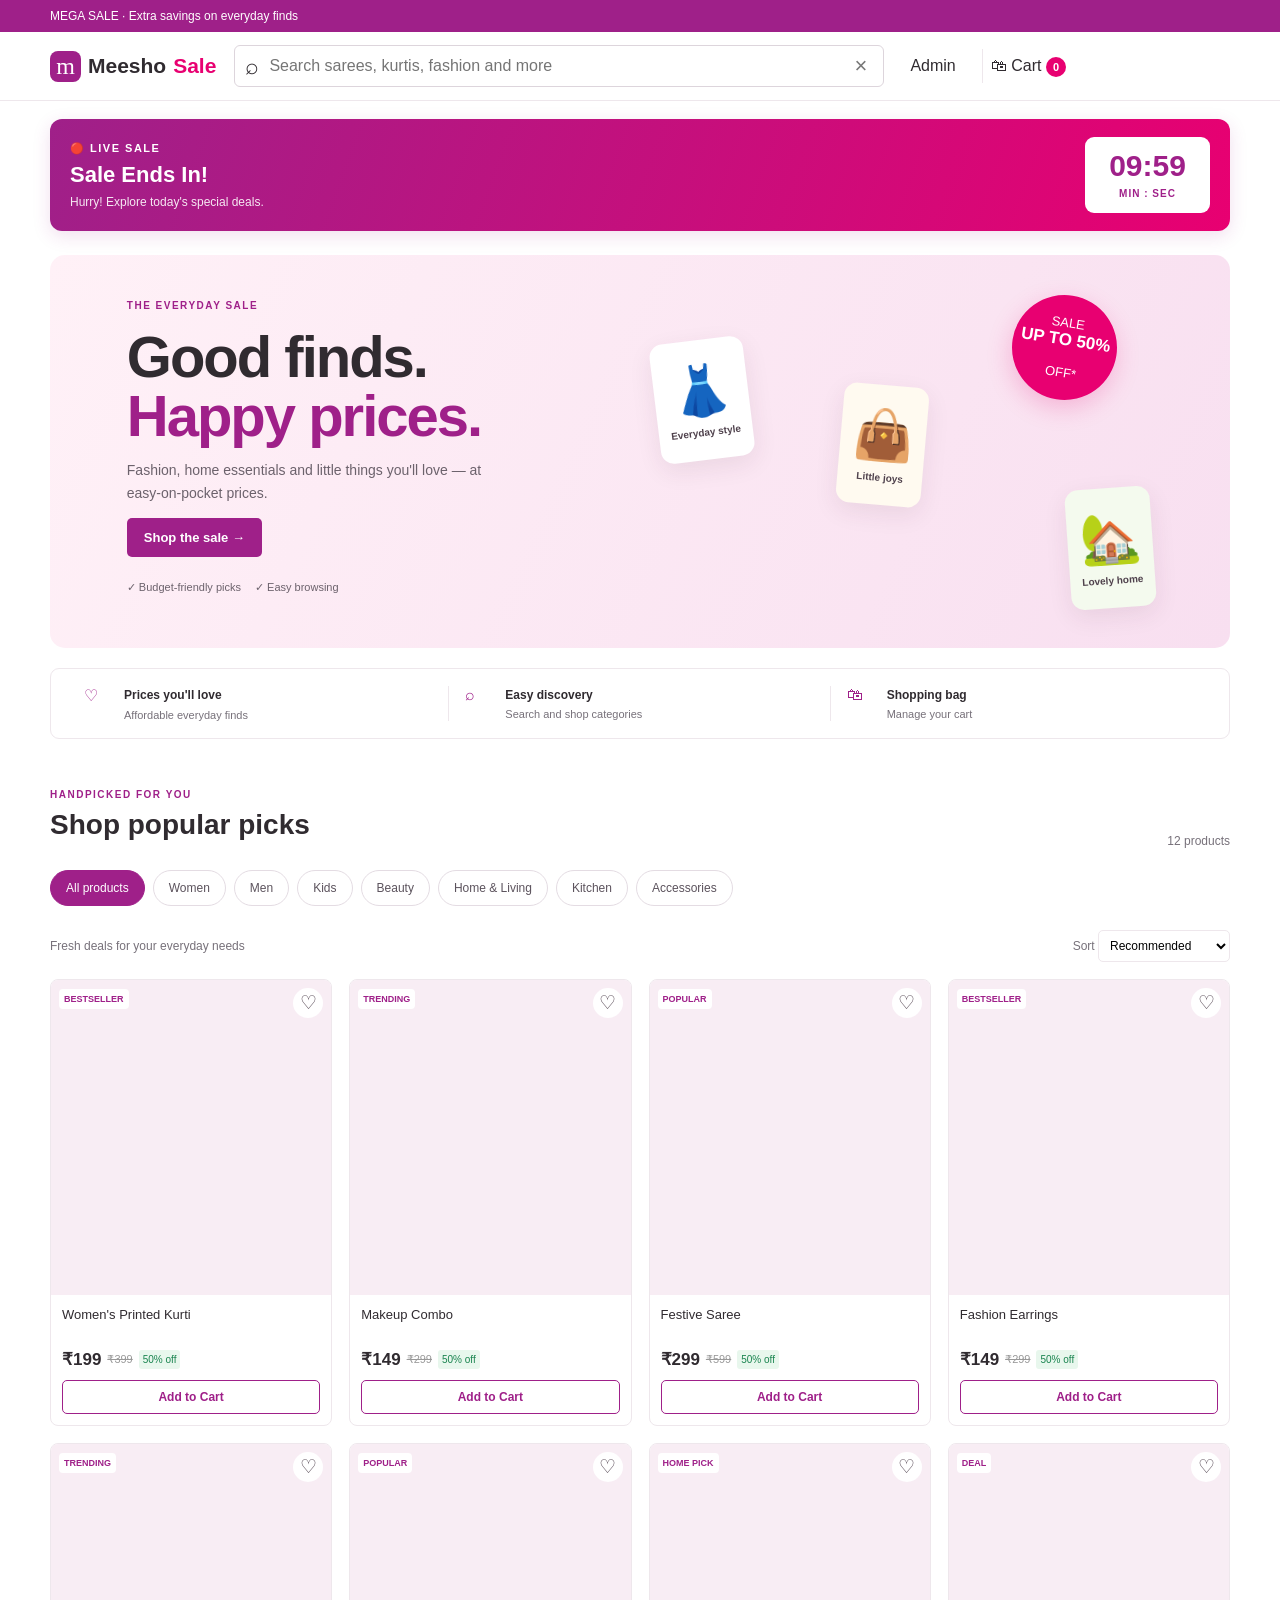
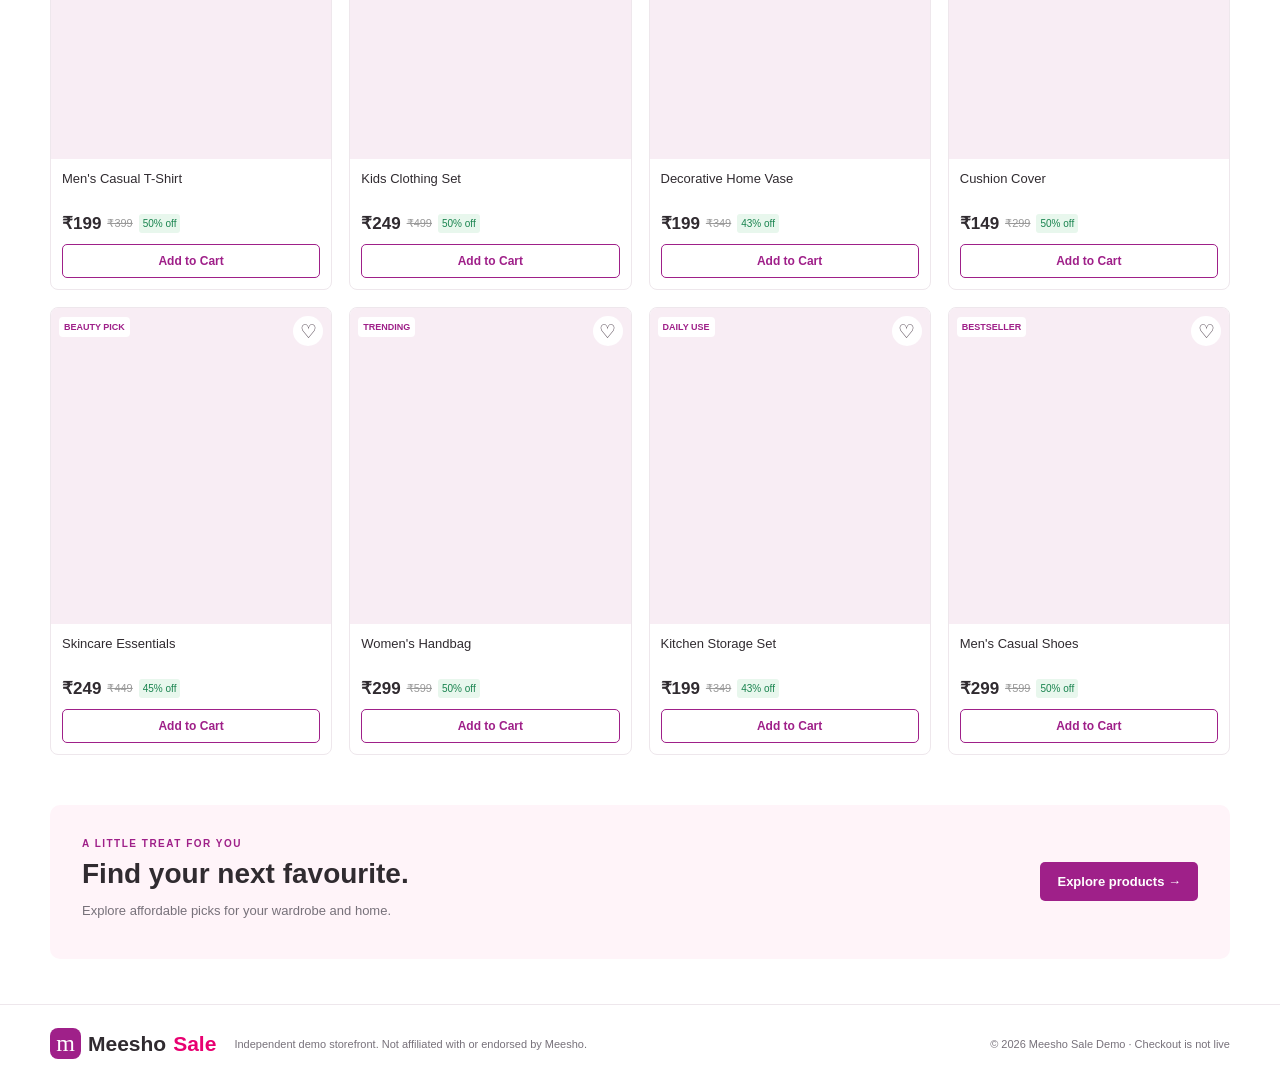
==== commit 37627a55: "Clean up index.html by removing comments Removed unnecessary comments and cleaned up HTML." ====
--- a/index.html
+++ b/index.html
@@ -371,6 +371,3 @@
   <script src="./app.js" defer></script>
 </body>
 </html>
-
-Isme jo code tune add krwaya h use hta de aur admin penal m add krde 
-Fir mujhe code bhej de pura 
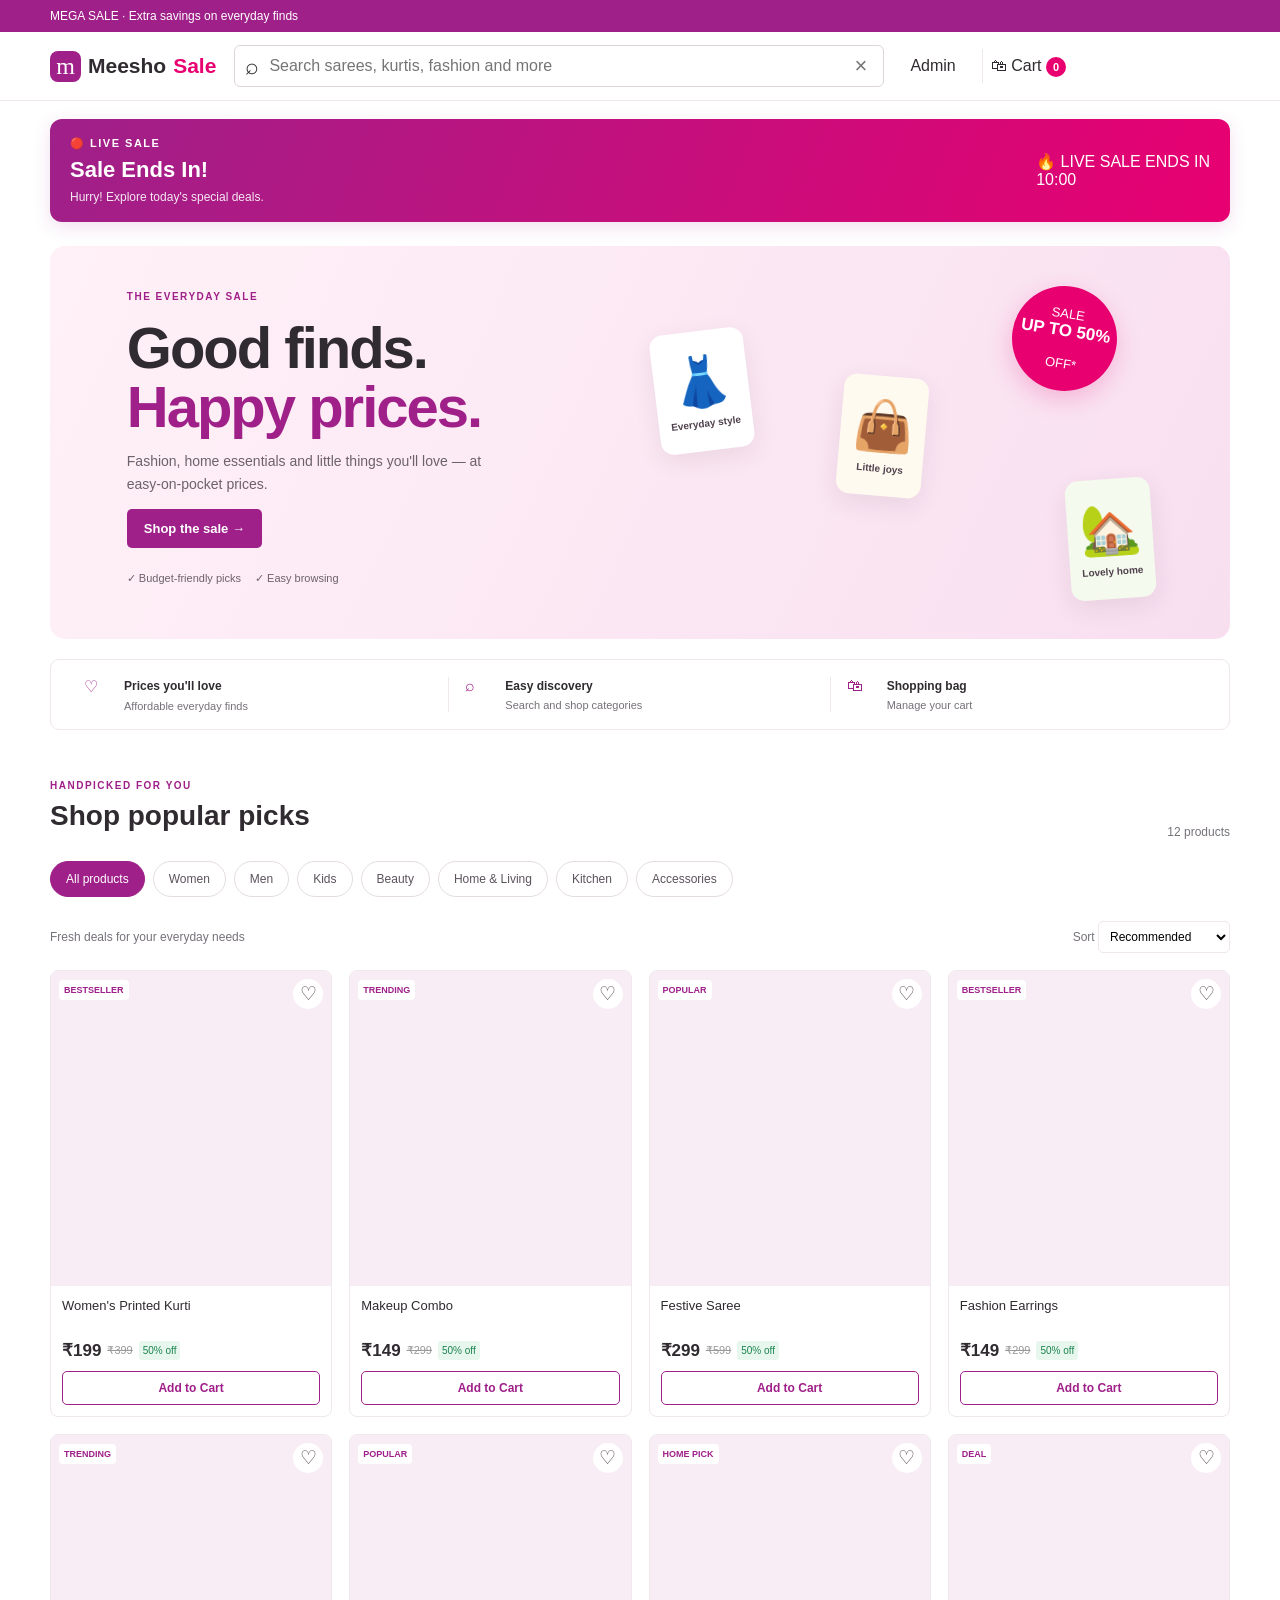
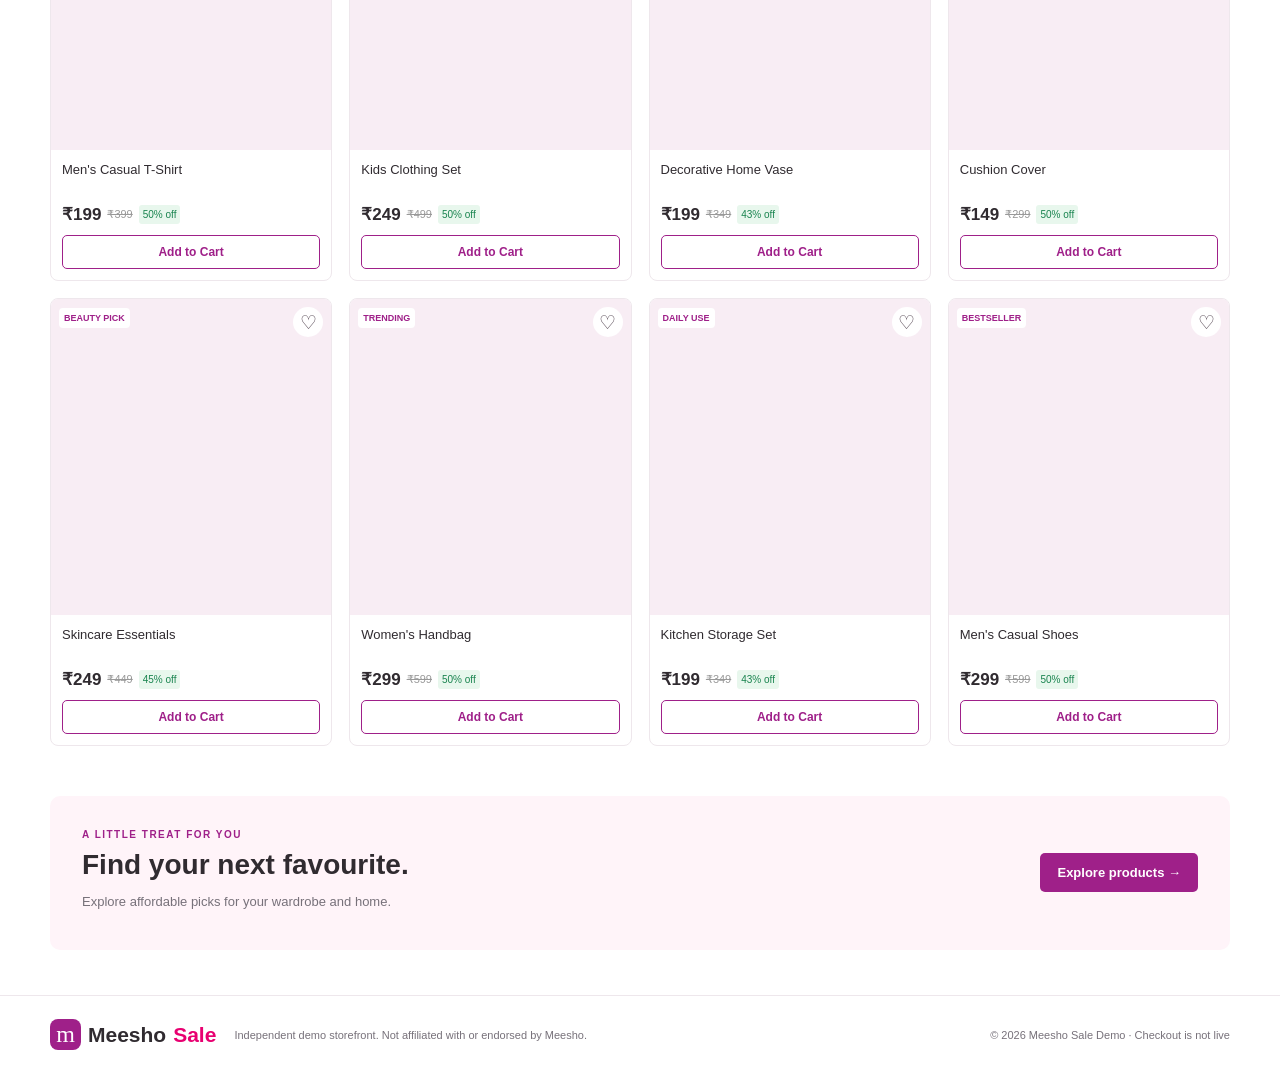
==== commit e3ec1ebc: "Replace live sale clock with countdown message" ====
--- a/index.html
+++ b/index.html
@@ -98,10 +98,10 @@
       Hurry! Explore today's special deals.
     </p>
   </div>
-  <div class="live-sale-clock">
-    <span id="liveSaleTimer">10:00</span>
-    <small>MIN : SEC</small>
-  </div>
+  <div class="sale-countdown">
+  <span>🔥 LIVE SALE ENDS IN</span>
+  <div id="liveCountdown">10:00</div>
+</div>
 </section>
 <script>
 (function(){
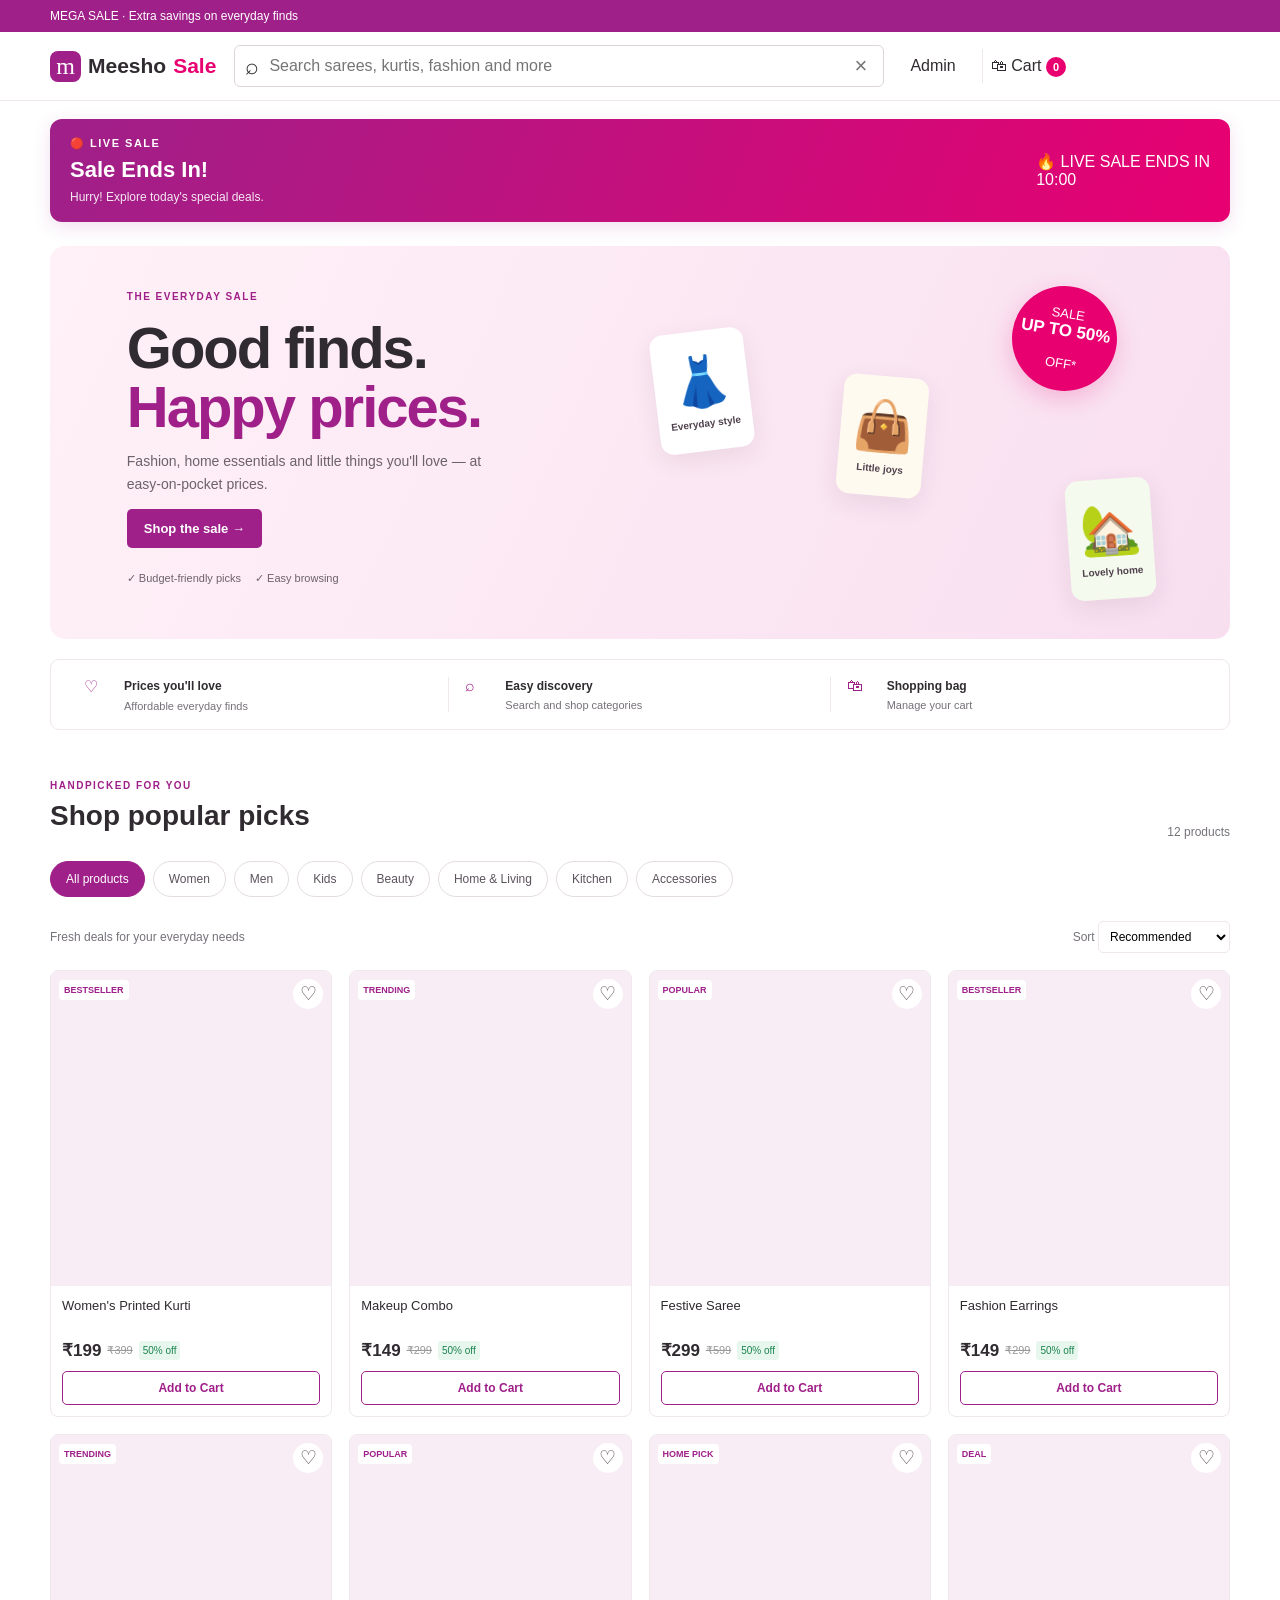
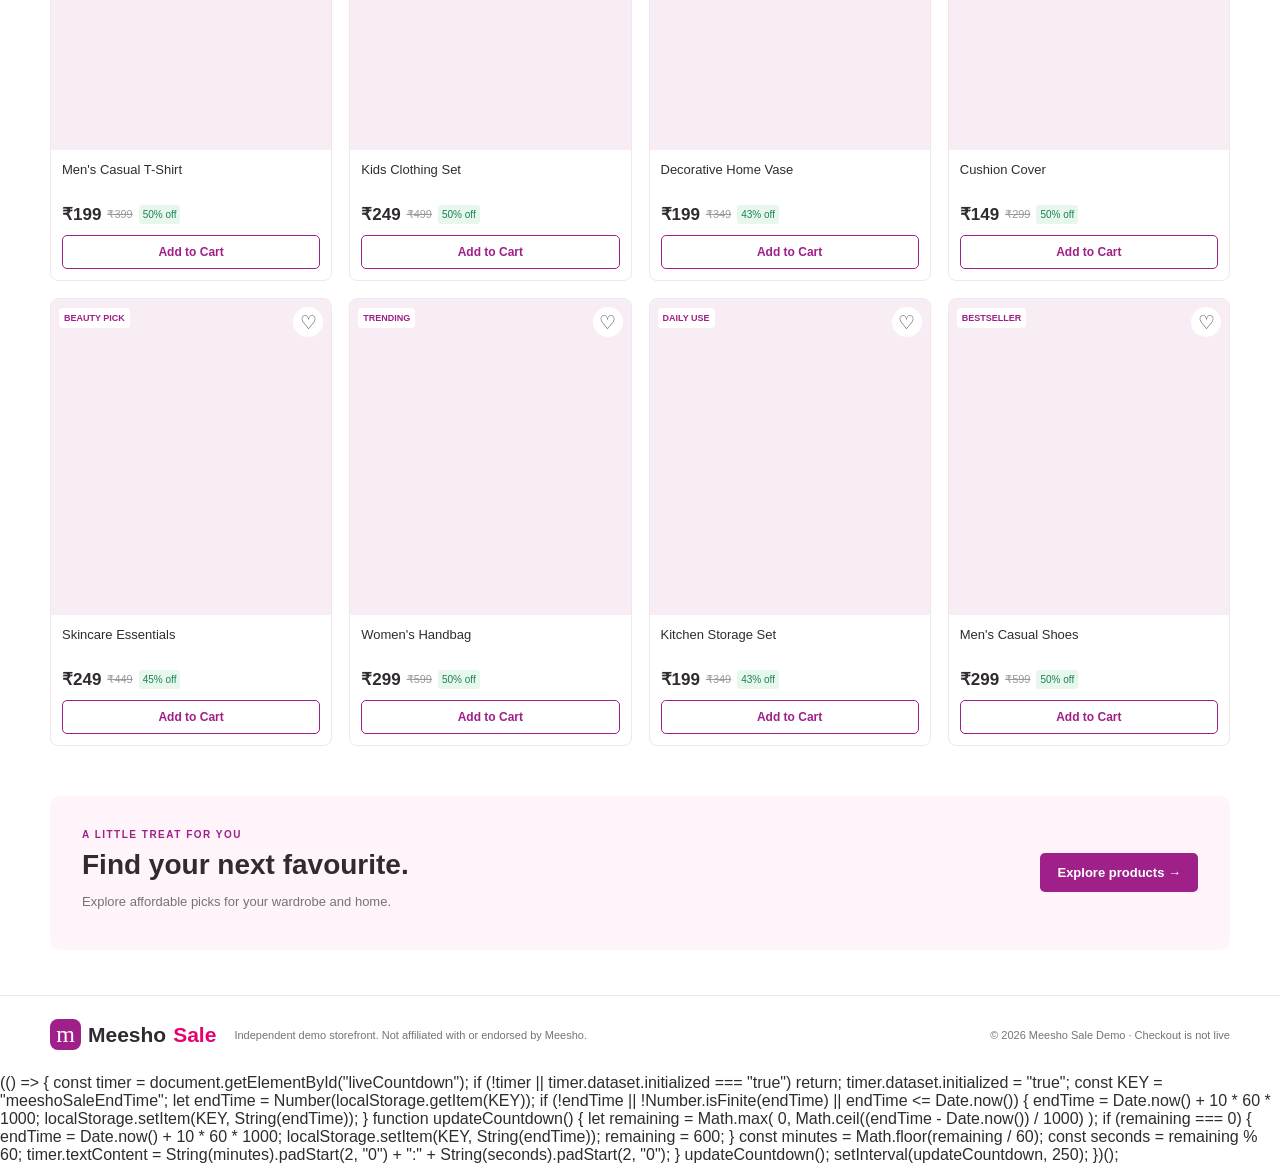
==== commit d392de48: "Implement live countdown timer in index.html Add a live countdown timer that updates every 250ms." ====
--- a/index.html
+++ b/index.html
@@ -369,5 +369,43 @@
     </section>
   </div>
   <script src="./app.js" defer></script>
+
+(() => {
+  const timer = document.getElementById("liveCountdown");
+  if (!timer || timer.dataset.initialized === "true") return;
+
+  timer.dataset.initialized = "true";
+
+  const KEY = "meeshoSaleEndTime";
+  let endTime = Number(localStorage.getItem(KEY));
+
+  if (!endTime || !Number.isFinite(endTime) || endTime <= Date.now()) {
+    endTime = Date.now() + 10 * 60 * 1000;
+    localStorage.setItem(KEY, String(endTime));
+  }
+
+  function updateCountdown() {
+    let remaining = Math.max(
+      0,
+      Math.ceil((endTime - Date.now()) / 1000)
+    );
+
+    if (remaining === 0) {
+      endTime = Date.now() + 10 * 60 * 1000;
+      localStorage.setItem(KEY, String(endTime));
+      remaining = 600;
+    }
+
+    const minutes = Math.floor(remaining / 60);
+    const seconds = remaining % 60;
+
+    timer.textContent =
+      String(minutes).padStart(2, "0") + ":" +
+      String(seconds).padStart(2, "0");
+  }
+
+  updateCountdown();
+  setInterval(updateCountdown, 250);
+})();
 </body>
 </html>
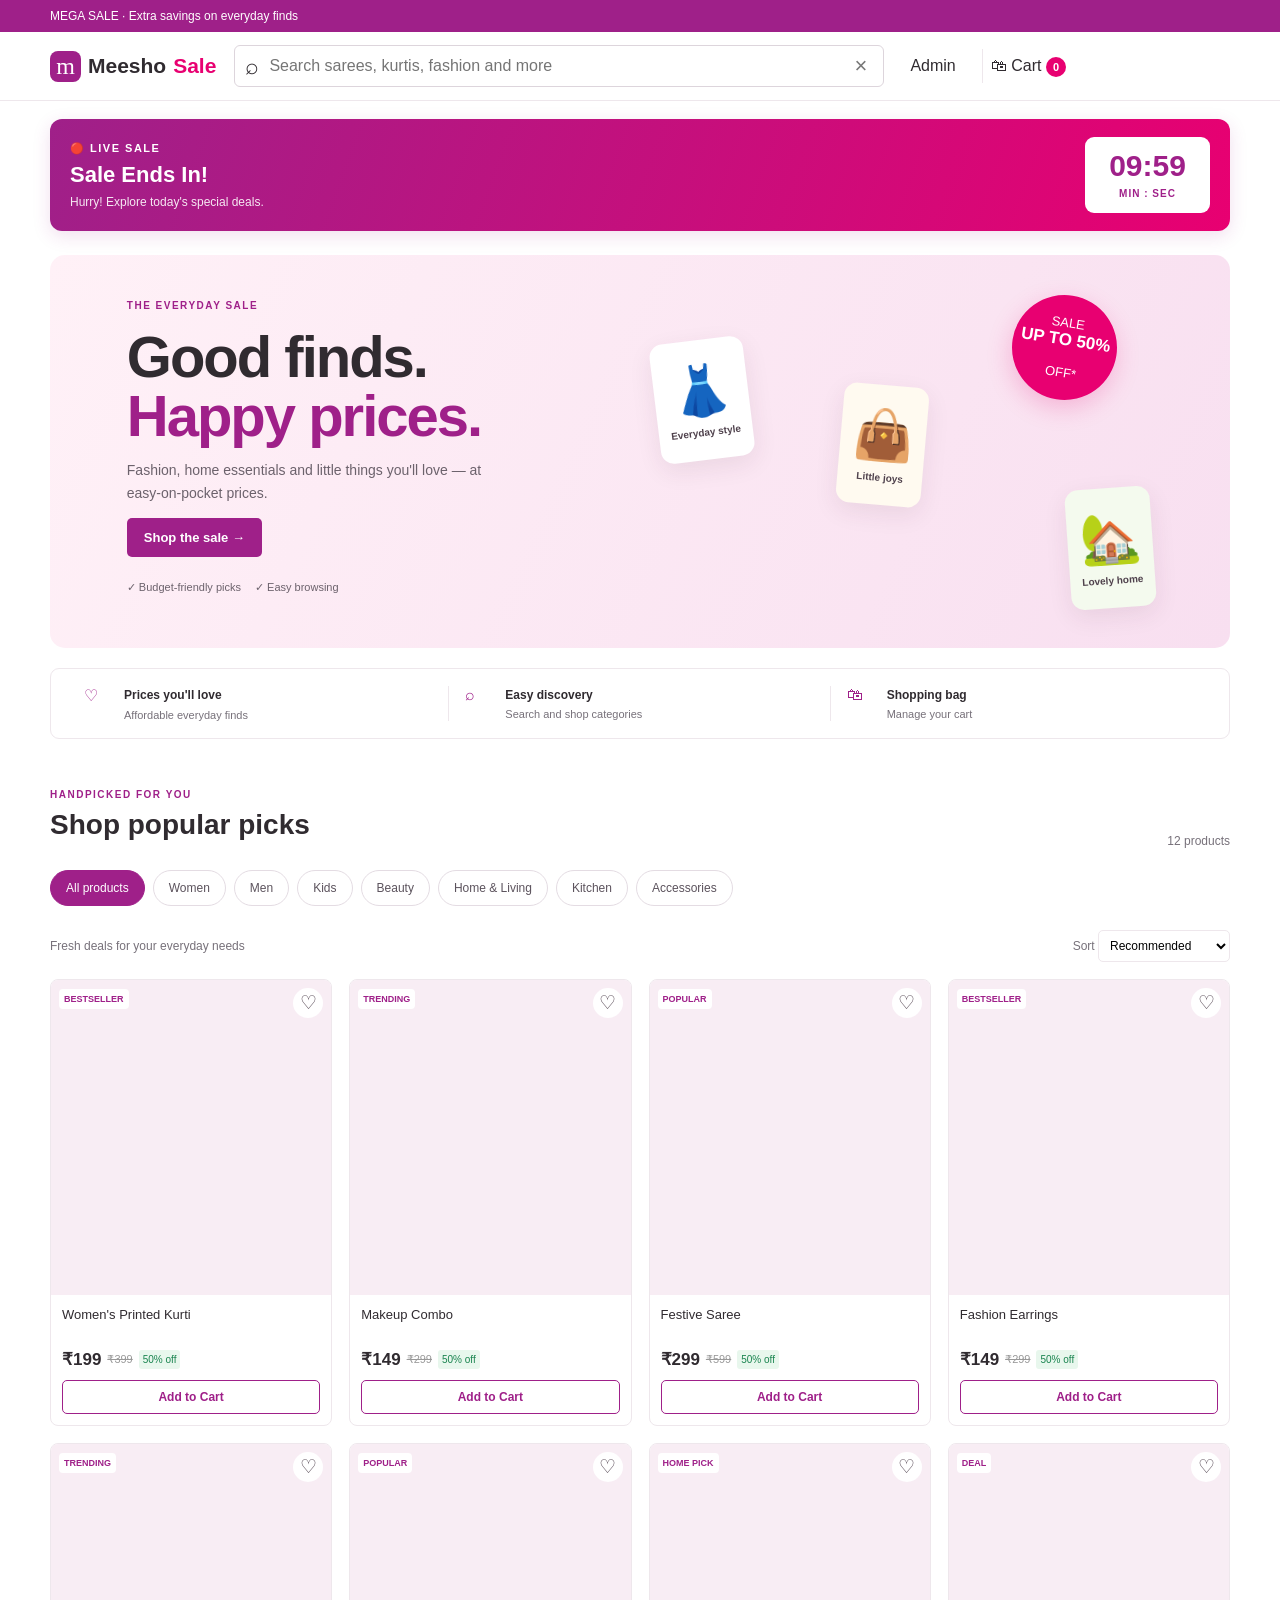
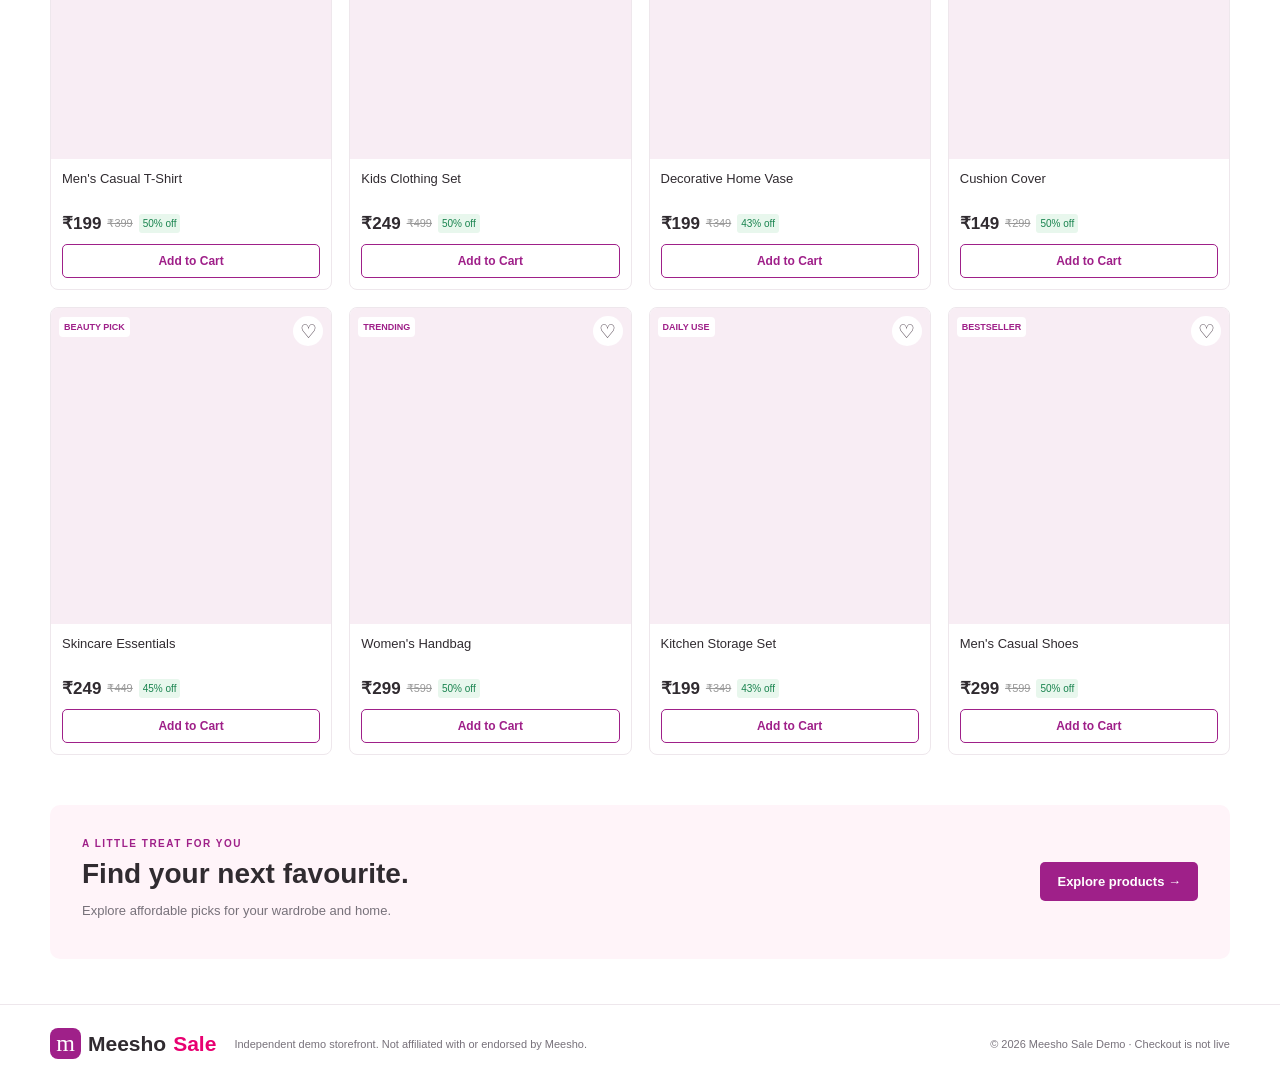
==== commit 58677c45: "Implement live sale countdown feature Added a live sale countdown section with styling and functiona" ====
--- a/index.html
+++ b/index.html
@@ -6,15 +6,100 @@
   <meta name="theme-color" content="#9f2089">
   <title>Meesho Sale | Everyday finds</title>
   <link rel="stylesheet" href="./style.css">
-</head> 
+
+  <style>
+    /* Live countdown only: preserve the existing site design */
+    .live-sale {
+      max-width: 1180px;
+      margin: 18px auto;
+      padding: 18px 20px;
+      border-radius: 12px;
+      background: linear-gradient(110deg, #9f2089, #e80071);
+      color: white;
+      display: flex;
+      align-items: center;
+      justify-content: space-between;
+      gap: 15px;
+      box-shadow: 0 5px 18px #9f208925;
+    }
+
+    .live-sale-label {
+      font-size: 11px;
+      font-weight: 800;
+      letter-spacing: 1.5px;
+    }
+
+    .live-sale h2 {
+      margin: 7px 0;
+      font-size: 22px;
+    }
+
+    .live-sale p {
+      margin: 0;
+      font-size: 12px;
+      opacity: .9;
+    }
+
+    .live-sale-clock {
+      min-width: 125px;
+      text-align: center;
+      background: white;
+      color: #9f2089;
+      padding: 12px 15px;
+      border-radius: 9px;
+      flex-shrink: 0;
+    }
+
+    .live-sale-clock span {
+      display: block;
+      font-size: 30px;
+      font-weight: 900;
+      font-variant-numeric: tabular-nums;
+    }
+
+    .live-sale-clock small {
+      font-size: 10px;
+      font-weight: bold;
+      letter-spacing: 1px;
+    }
+
+    @media (max-width: 600px) {
+      .live-sale {
+        margin: 12px 10px;
+        padding: 15px 12px;
+        gap: 8px;
+      }
+
+      .live-sale h2 {
+        font-size: 17px;
+      }
+
+      .live-sale p {
+        font-size: 10px;
+      }
+
+      .live-sale-clock {
+        min-width: 98px;
+        padding: 10px 7px;
+      }
+
+      .live-sale-clock span {
+        font-size: 25px;
+      }
+    }
+  </style>
+</head>
+
 <body>
   <div class="top">
     MEGA SALE · Extra savings on everyday finds
   </div>
+
   <header>
     <a class="brand" href="./">
       <b>m</b> Meesho<span>Sale</span>
     </a>
+
     <div class="search">
       <span>⌕</span>
       <input
@@ -25,117 +110,30 @@
       >
       <button id="clear" type="button" aria-label="Clear search">×</button>
     </div>
+
     <button id="adminOpen" class="plain" type="button">Admin</button>
+
     <button id="cartOpen" class="cart" type="button">
       🛍 Cart <b id="count">0</b>
     </button>
   </header>
-<!-- LIVE SALE COUNTDOWN -->
-<style>
-.live-sale{
-  max-width:1180px;
-  margin:18px auto;
-  padding:18px 20px;
-  border-radius:12px;
-  background:linear-gradient(110deg,#9f2089,#e80071);
-  color:#fff;
-  display:flex;
-  align-items:center;
-  justify-content:space-between;
-  gap:15px;
-  box-shadow:0 5px 18px #9f208925;
-}
-.live-sale-label{
-  font-size:11px;
-  font-weight:800;
-  letter-spacing:1.5px;
-}
-.live-sale h2{
-  margin:7px 0;
-  font-size:22px;
-}
-.live-sale p{
-  margin:0;
-  font-size:12px;
-  opacity:.9;
-}
-.live-sale-clock{
-  min-width:125px;
-  text-align:center;
-  background:#fff;
-  color:#9f2089;
-  padding:12px 15px;
-  border-radius:9px;
-}
-.live-sale-clock span{
-  display:block;
-  font-size:30px;
-  font-weight:900;
-  font-variant-numeric:tabular-nums;
-}
-.live-sale-clock small{
-  font-size:10px;
-  font-weight:bold;
-  letter-spacing:1px;
-}
-@media(max-width:600px){
-  .live-sale{
-    margin:12px 10px;
-    padding:15px 12px;
-    gap:8px;
-  }
-  .live-sale h2{font-size:17px}
-  .live-sale p{font-size:10px}
-  .live-sale-clock{min-width:98px;padding:10px 7px}
-  .live-sale-clock span{font-size:25px}
-}
-</style>
-<section class="live-sale" id="liveSale">
-  <div>
-    <div class="live-sale-label">🔴 LIVE SALE</div>
-    <h2 id="liveSaleTitle">Sale Ends In!</h2>
-    <p id="liveSaleMessage">
-      Hurry! Explore today's special deals.
-    </p>
-  </div>
-  <div class="sale-countdown">
-  <span>🔥 LIVE SALE ENDS IN</span>
-  <div id="liveCountdown">10:00</div>
-</div>
-</section>
-<script>
-(function(){
-  const KEY = 'msLiveSaleEndV1';
-  const timer = document.getElementById('liveSaleTimer');
-  const title = document.getElementById('liveSaleTitle');
-  const message = document.getElementById('liveSaleMessage');
-  if (!timer || !title || !message) return;
-  let endTime = Number(localStorage.getItem(KEY));
-  if (!Number.isFinite(endTime) || endTime <= 0) {
-    endTime = Date.now() + 10 * 60 * 1000;
-    localStorage.setItem(KEY, String(endTime));
-  }
-  function updateTimer(){
-    const remaining = Math.max(
-      0,
-      Math.ceil((endTime - Date.now()) / 1000)
-    );
-    const minutes = Math.floor(remaining / 60);
-    const seconds = remaining % 60;
-    timer.textContent =
-      String(minutes).padStart(2, '0') + ':' +
-      String(seconds).padStart(2, '0');
-    if (remaining === 0) {
-      title.textContent = 'Sale Ended!';
-      message.textContent = 'This demo sale countdown has finished.';
-      clearInterval(interval);
-    }
-  }
-  updateTimer();
-  const interval = setInterval(updateTimer, 250);
-})();
-</script>
-<!-- END LIVE SALE COUNTDOWN -->
+
+  <!-- LIVE SALE COUNTDOWN -->
+  <section class="live-sale" id="liveSale">
+    <div>
+      <div class="live-sale-label">🔴 LIVE SALE</div>
+      <h2 id="liveSaleTitle">Sale Ends In!</h2>
+      <p id="liveSaleMessage">
+        Hurry! Explore today's special deals.
+      </p>
+    </div>
+
+    <div class="live-sale-clock">
+      <span id="liveCountdown">10:00</span>
+      <small>MIN : SEC</small>
+    </div>
+  </section>
+
   <main>
     <section class="hero">
       <div>
@@ -150,6 +148,7 @@
           ✓ Budget-friendly picks　 ✓ Easy browsing
         </p>
       </div>
+
       <div class="heroart">
         <div class="sticker">
           SALE<br>
@@ -161,6 +160,7 @@
         <div class="art c">🏡<small>Lovely home</small></div>
       </div>
     </section>
+
     <section class="benefits">
       <div>
         ♡ <b>Prices you'll love</b>
@@ -175,6 +175,7 @@
         <small>Manage your cart</small>
       </div>
     </section>
+
     <section id="shop" class="shop">
       <div class="heading">
         <div>
@@ -183,6 +184,7 @@
         </div>
         <span id="resultCount">12 products</span>
       </div>
+
       <nav id="categories" aria-label="Product categories">
         <button class="active" data-cat="All" type="button">All products</button>
         <button data-cat="Women" type="button">Women</button>
@@ -193,6 +195,7 @@
         <button data-cat="Kitchen" type="button">Kitchen</button>
         <button data-cat="Accessories" type="button">Accessories</button>
       </nav>
+
       <div class="tools">
         <span>Fresh deals for your everyday needs</span>
         <label>
@@ -204,13 +207,16 @@
           </select>
         </label>
       </div>
+
       <div id="products" class="grid"></div>
+
       <div id="empty" hidden class="empty">
         <h3>No products found</h3>
         <p>Try another search or category.</p>
         <button id="reset" type="button">Show all products</button>
       </div>
     </section>
+
     <section class="closing">
       <div>
         <small>A LITTLE TREAT FOR YOU</small>
@@ -220,6 +226,7 @@
       <a class="primary" href="#shop">Explore products →</a>
     </section>
   </main>
+
   <footer>
     <a class="brand" href="./">
       <b>m</b> Meesho<span>Sale</span>
@@ -231,8 +238,10 @@
       © <span id="year"></span> Meesho Sale Demo · Checkout is not live
     </small>
   </footer>
+
   <div id="toast" class="toast" role="status" aria-live="polite"></div>
-  <!-- Shopping cart -->
+
+  <!-- SHOPPING CART -->
   <div id="cartOverlay" class="overlay" hidden>
     <section class="panel">
       <div class="panelhead">
@@ -242,7 +251,9 @@
         </div>
         <button data-close="cartOverlay" type="button" aria-label="Close cart">×</button>
       </div>
+
       <div id="cartItems"></div>
+
       <div class="bottom">
         <p class="subtotal">
           Subtotal <b id="subtotal">₹0</b>
@@ -259,7 +270,8 @@
       </div>
     </section>
   </div>
-  <!-- Checkout demo -->
+
+  <!-- CHECKOUT DEMO -->
   <div id="checkoutOverlay" class="overlay" hidden>
     <section class="modal">
       <div class="panelhead">
@@ -269,14 +281,17 @@
         </div>
         <button data-close="checkoutOverlay" type="button" aria-label="Close checkout">×</button>
       </div>
+
       <div class="notice">
         This website does not take payments or send real orders.
       </div>
+
       <form id="checkoutForm">
         <label>
           Full name
           <input name="name" autocomplete="name" required>
         </label>
+
         <label>
           Mobile number
           <input
@@ -288,20 +303,25 @@
             required
           >
         </label>
+
         <label>
           Delivery address
           <textarea name="address" autocomplete="street-address" required></textarea>
         </label>
+
         <p>
           Payment method: Online payment not enabled ·
           <b>Cash on Delivery unavailable</b>
         </p>
+
         <button class="primary full" type="submit">Preview order</button>
       </form>
+
       <div id="checkoutResult" hidden></div>
     </section>
   </div>
-  <!-- Demo admin panel -->
+
+  <!-- DEMO ADMIN PANEL -->
   <div id="adminOverlay" class="overlay" hidden>
     <section class="modal">
       <div class="panelhead">
@@ -311,10 +331,12 @@
         </div>
         <button data-close="adminOverlay" type="button" aria-label="Close admin">×</button>
       </div>
+
       <div class="notice">
         Demo only: changes are saved in this browser, not shared with visitors.
         The demo PIN is not secure for a live store.
       </div>
+
       <form id="adminForm">
         <label>
           Demo PIN
@@ -327,14 +349,18 @@
         </label>
         <button class="primary full" type="submit">Open admin tools</button>
       </form>
+
       <div id="adminTools" hidden>
         <p>Products: <b id="adminCount">12</b></p>
+
         <h3>Add product</h3>
+
         <form id="addForm">
           <label>
             Product name
             <input name="title" required>
           </label>
+
           <label>
             Price
             <select name="price">
@@ -344,6 +370,7 @@
               <option>299</option>
             </select>
           </label>
+
           <label>
             Category
             <select name="category">
@@ -356,56 +383,88 @@
               <option>Accessories</option>
             </select>
           </label>
+
           <label>
             Image URL (optional)
             <input name="image" type="url" placeholder="https://...">
           </label>
+
           <button class="primary full" type="submit">Add product</button>
         </form>
+
         <button id="resetDemo" class="danger full" type="button">
           Reset demo products
         </button>
       </div>
     </section>
   </div>
+
+  <!-- WORKING 10-MINUTE COUNTDOWN -->
+  <script>
+    (() => {
+      const timer = document.getElementById("liveCountdown");
+      const title = document.getElementById("liveSaleTitle");
+      const message = document.getElementById("liveSaleMessage");
+
+      if (!timer || timer.dataset.initialized === "true") return;
+      timer.dataset.initialized = "true";
+
+      const KEY = "meeshoSaleEndTimeV2";
+      const DURATION = 10 * 60 * 1000;
+
+      function loadEndTime() {
+        try {
+          const saved = Number(localStorage.getItem(KEY));
+
+          if (Number.isFinite(saved) && saved > Date.now()) {
+            return saved;
+          }
+
+          const next = Date.now() + DURATION;
+          localStorage.setItem(KEY, String(next));
+          return next;
+        } catch (error) {
+          return Date.now() + DURATION;
+        }
+      }
+
+      let endTime = loadEndTime();
+
+      function updateCountdown() {
+        let remaining = Math.max(
+          0,
+          Math.ceil((endTime - Date.now()) / 1000)
+        );
+
+        if (remaining === 0) {
+          endTime = Date.now() + DURATION;
+
+          try {
+            localStorage.setItem(KEY, String(endTime));
+          } catch (error) {
+            // Timer still works without local storage.
+          }
+
+          remaining = 600;
+        }
+
+        const minutes = Math.floor(remaining / 60);
+        const seconds = remaining % 60;
+
+        timer.textContent =
+          String(minutes).padStart(2, "0") + ":" +
+          String(seconds).padStart(2, "0");
+
+        title.textContent = "Sale Ends In!";
+        message.textContent = "Hurry! Explore today's special deals.";
+      }
+
+      updateCountdown();
+      setInterval(updateCountdown, 1000);
+    })();
+  </script>
+
+  <!-- KEEP YOUR EXISTING SHOPPING JAVASCRIPT -->
   <script src="./app.js" defer></script>
-
-(() => {
-  const timer = document.getElementById("liveCountdown");
-  if (!timer || timer.dataset.initialized === "true") return;
-
-  timer.dataset.initialized = "true";
-
-  const KEY = "meeshoSaleEndTime";
-  let endTime = Number(localStorage.getItem(KEY));
-
-  if (!endTime || !Number.isFinite(endTime) || endTime <= Date.now()) {
-    endTime = Date.now() + 10 * 60 * 1000;
-    localStorage.setItem(KEY, String(endTime));
-  }
-
-  function updateCountdown() {
-    let remaining = Math.max(
-      0,
-      Math.ceil((endTime - Date.now()) / 1000)
-    );
-
-    if (remaining === 0) {
-      endTime = Date.now() + 10 * 60 * 1000;
-      localStorage.setItem(KEY, String(endTime));
-      remaining = 600;
-    }
-
-    const minutes = Math.floor(remaining / 60);
-    const seconds = remaining % 60;
-
-    timer.textContent =
-      String(minutes).padStart(2, "0") + ":" +
-      String(seconds).padStart(2, "0");
-  }
-
-  updateCountdown();
-  setInterval(updateCountdown, 250);
-})();
 </body>
 </html>
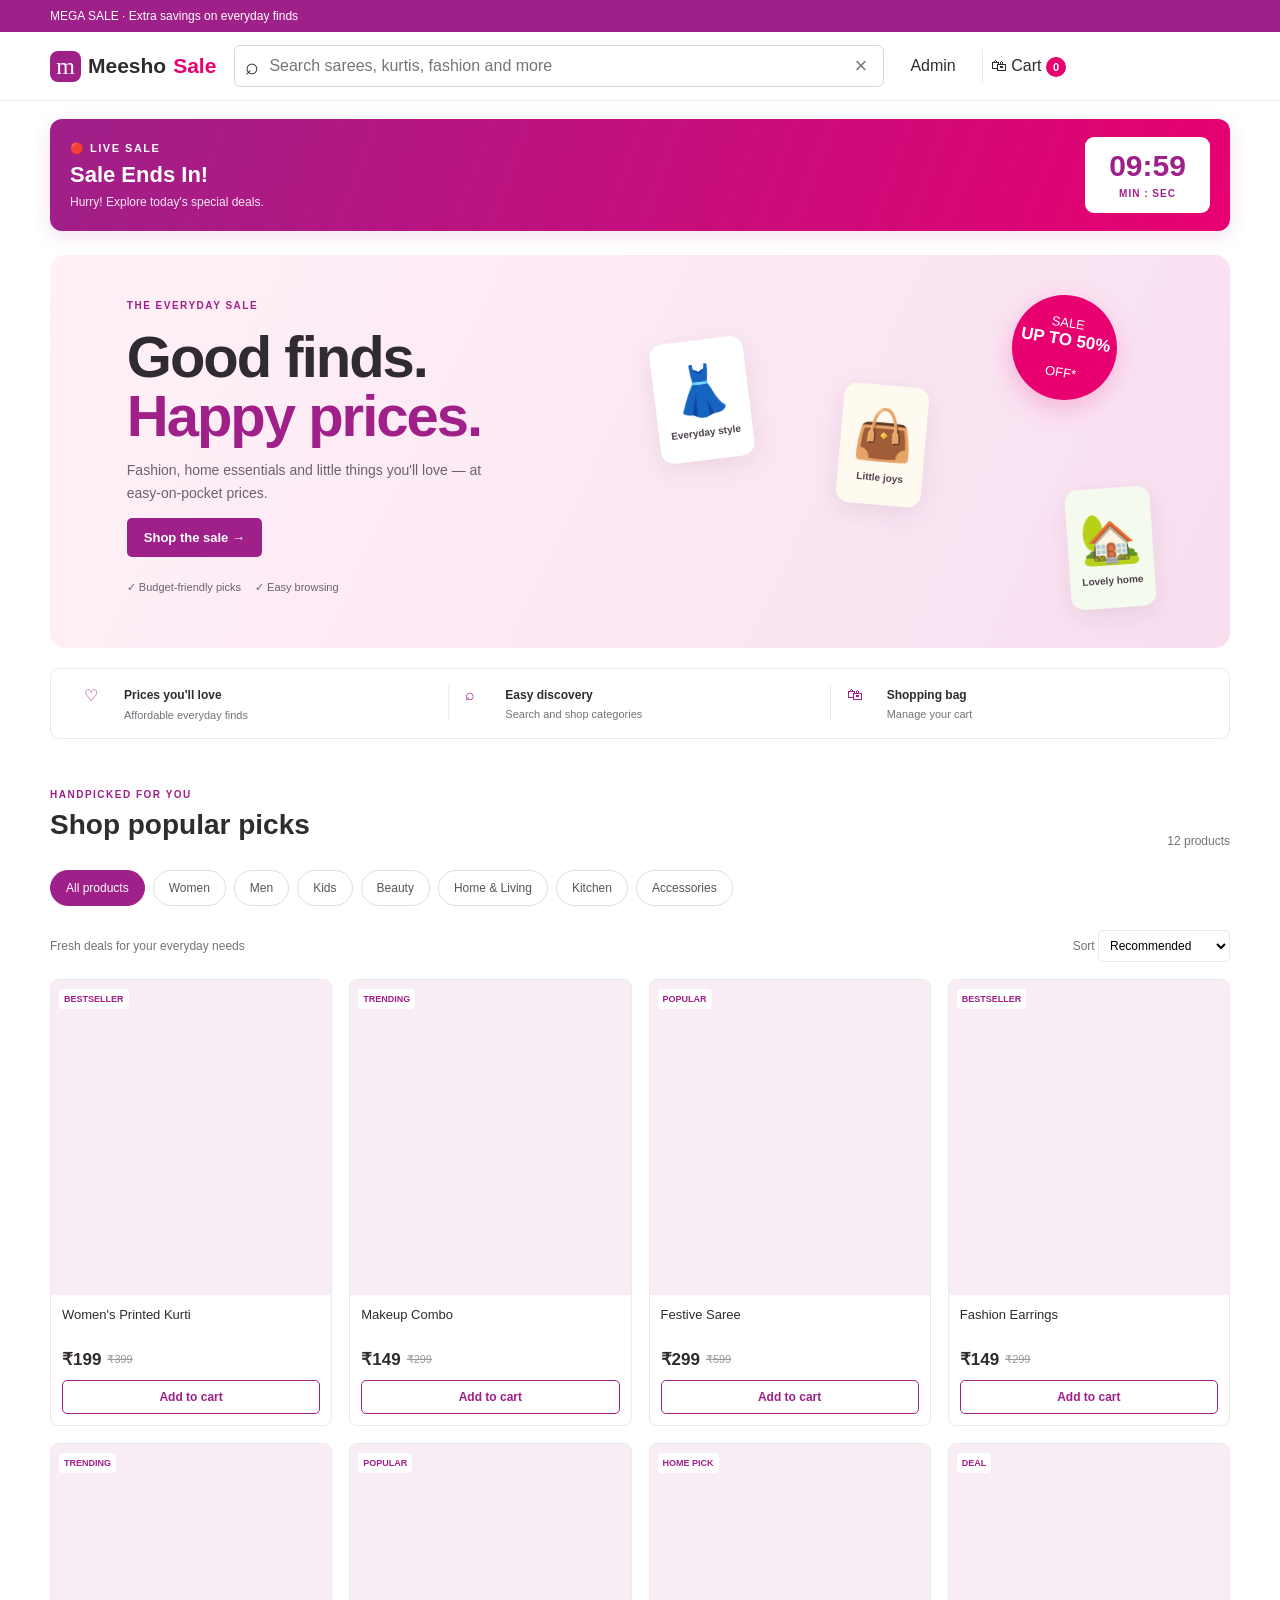
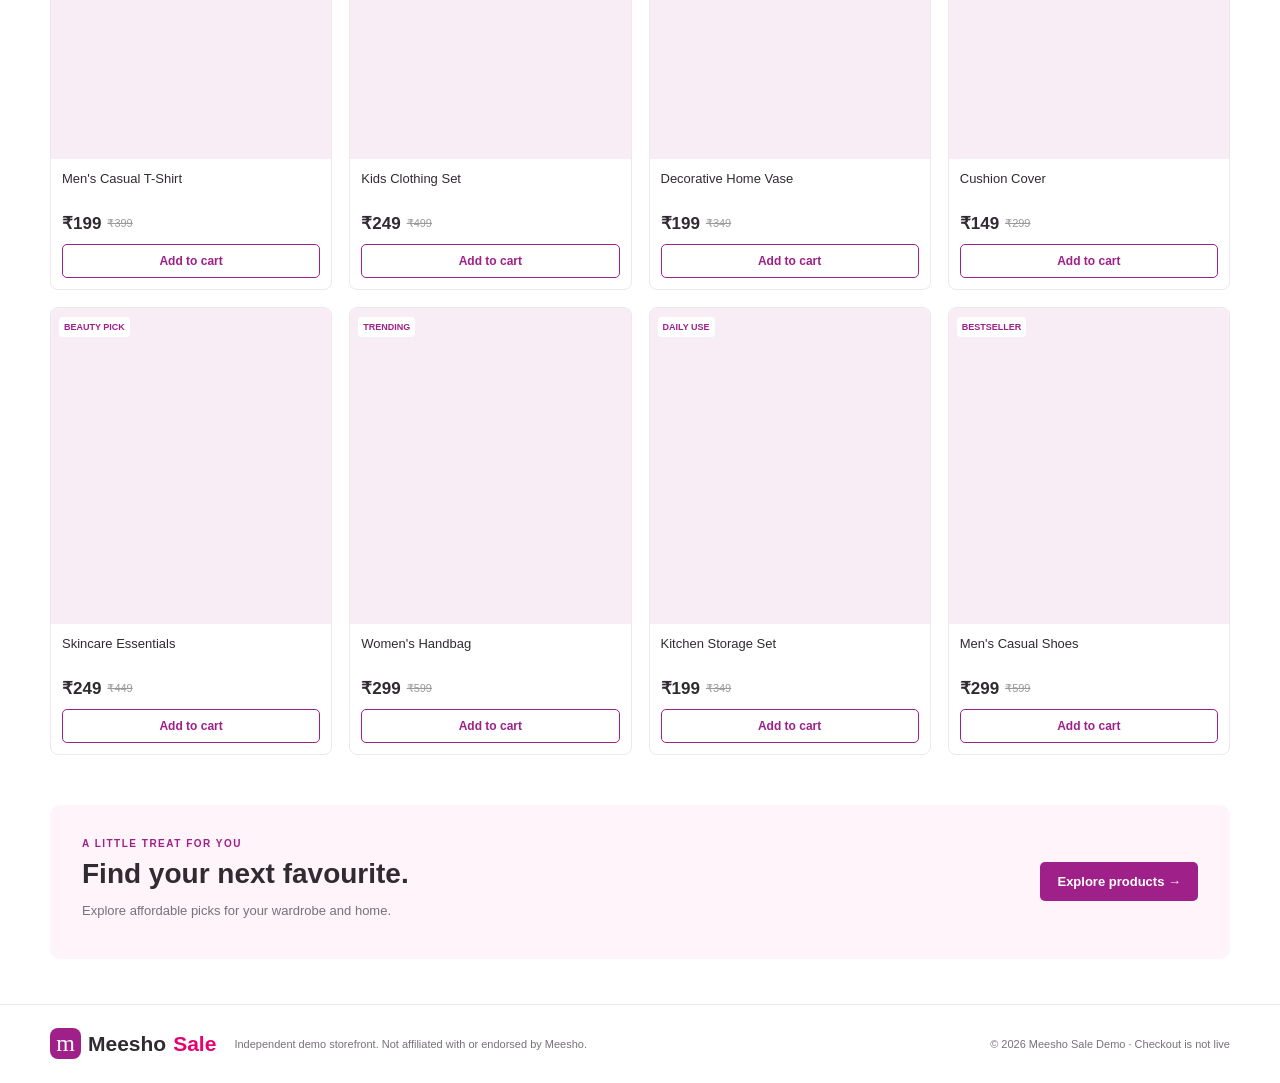
==== commit c00f4e88: "Update payment method to UPI payment option" ====
--- a/index.html
+++ b/index.html
@@ -309,10 +309,10 @@
           <textarea name="address" autocomplete="street-address" required></textarea>
         </label>
 
-        <p>
-          Payment method: Online payment not enabled ·
-          <b>Cash on Delivery unavailable</b>
-        </p>
+     <p>
+  Payment method: UPI payment ·
+  <b>Cash on Delivery unavailable</b>
+</p>
 
         <button class="primary full" type="submit">Preview order</button>
       </form>
